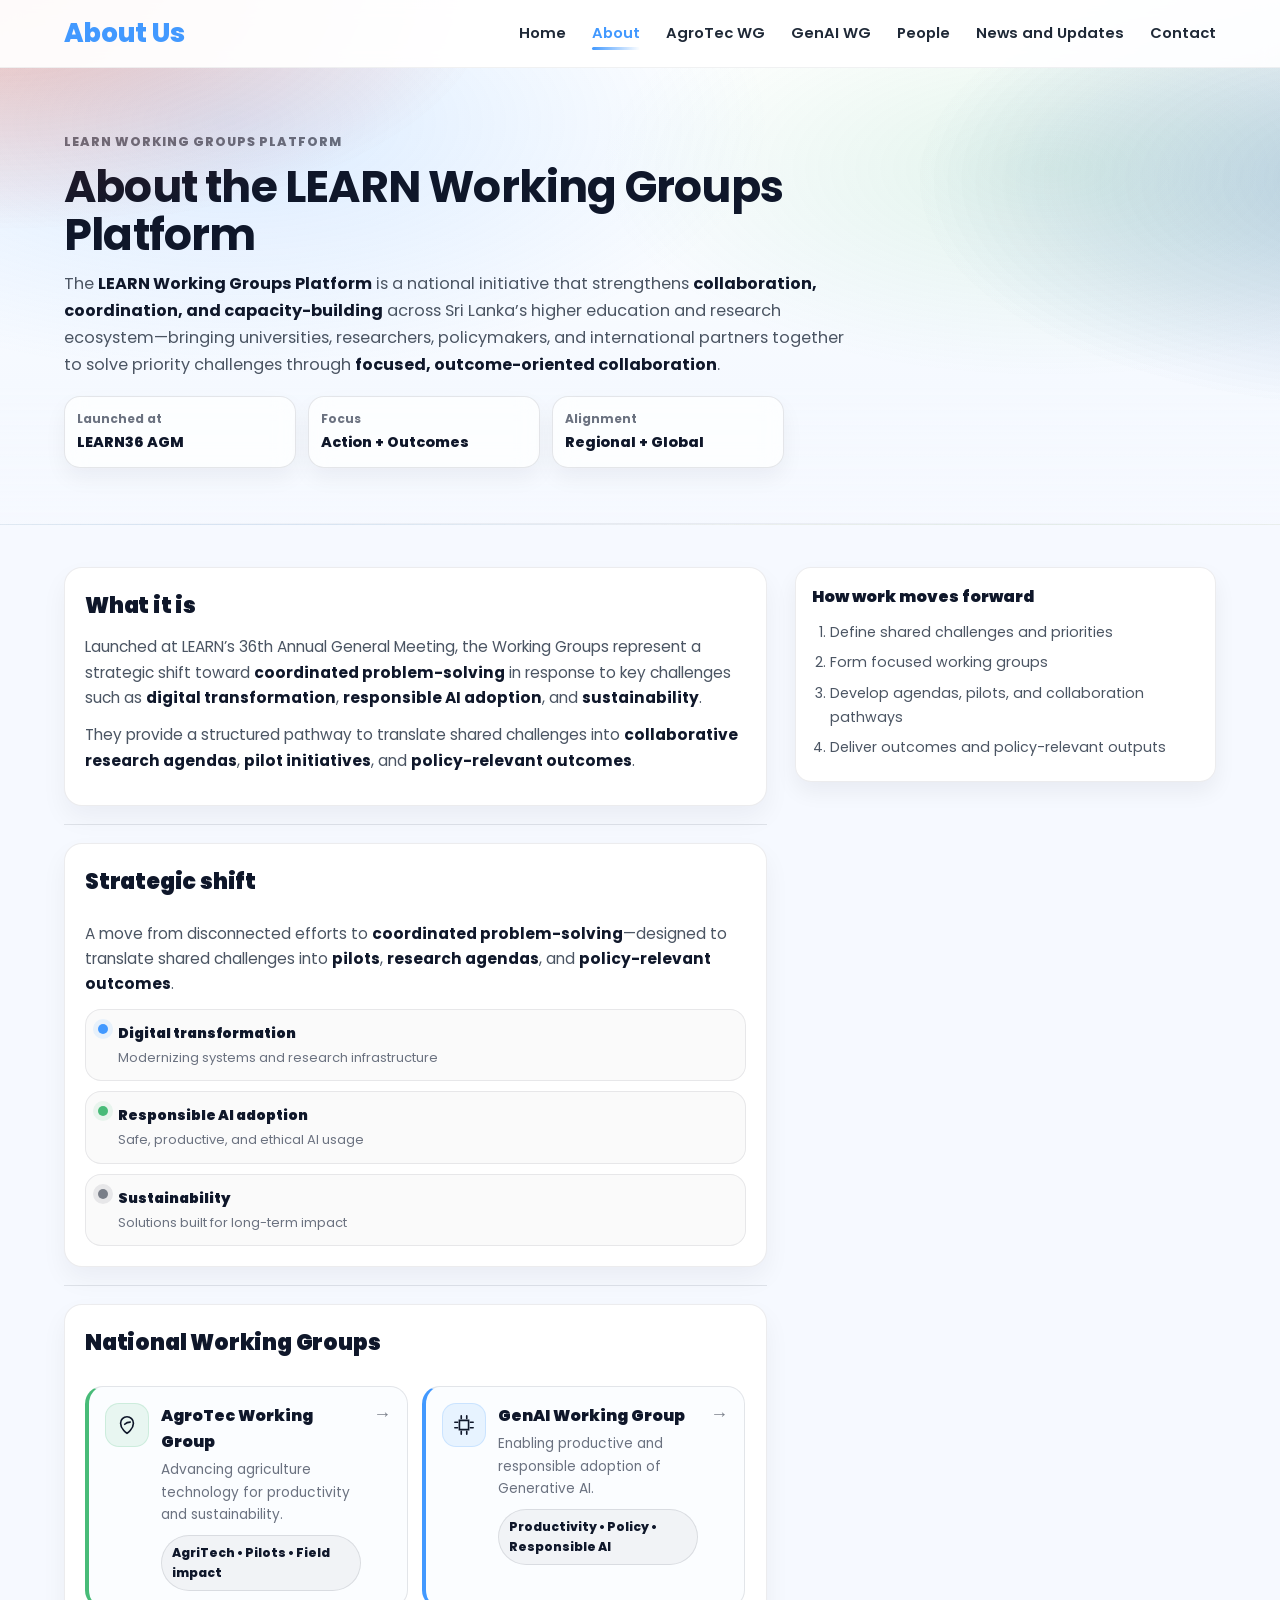
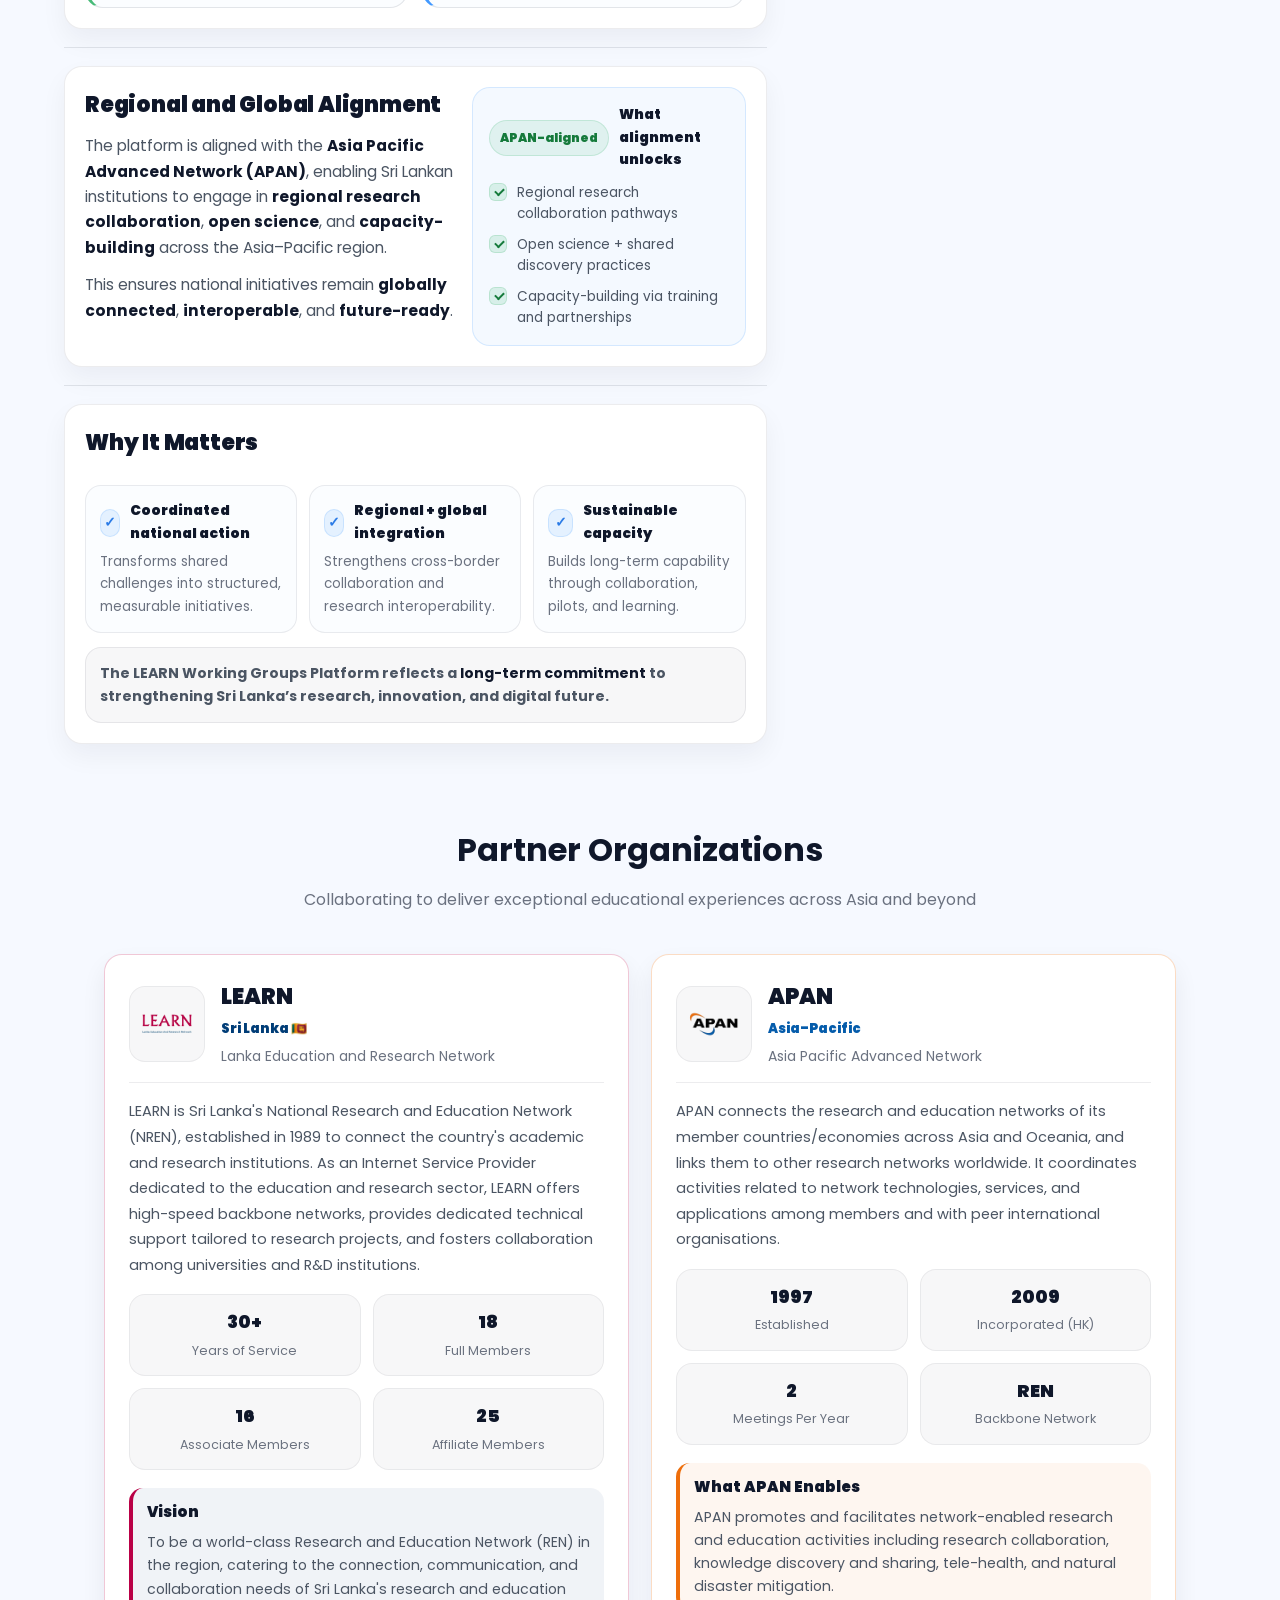
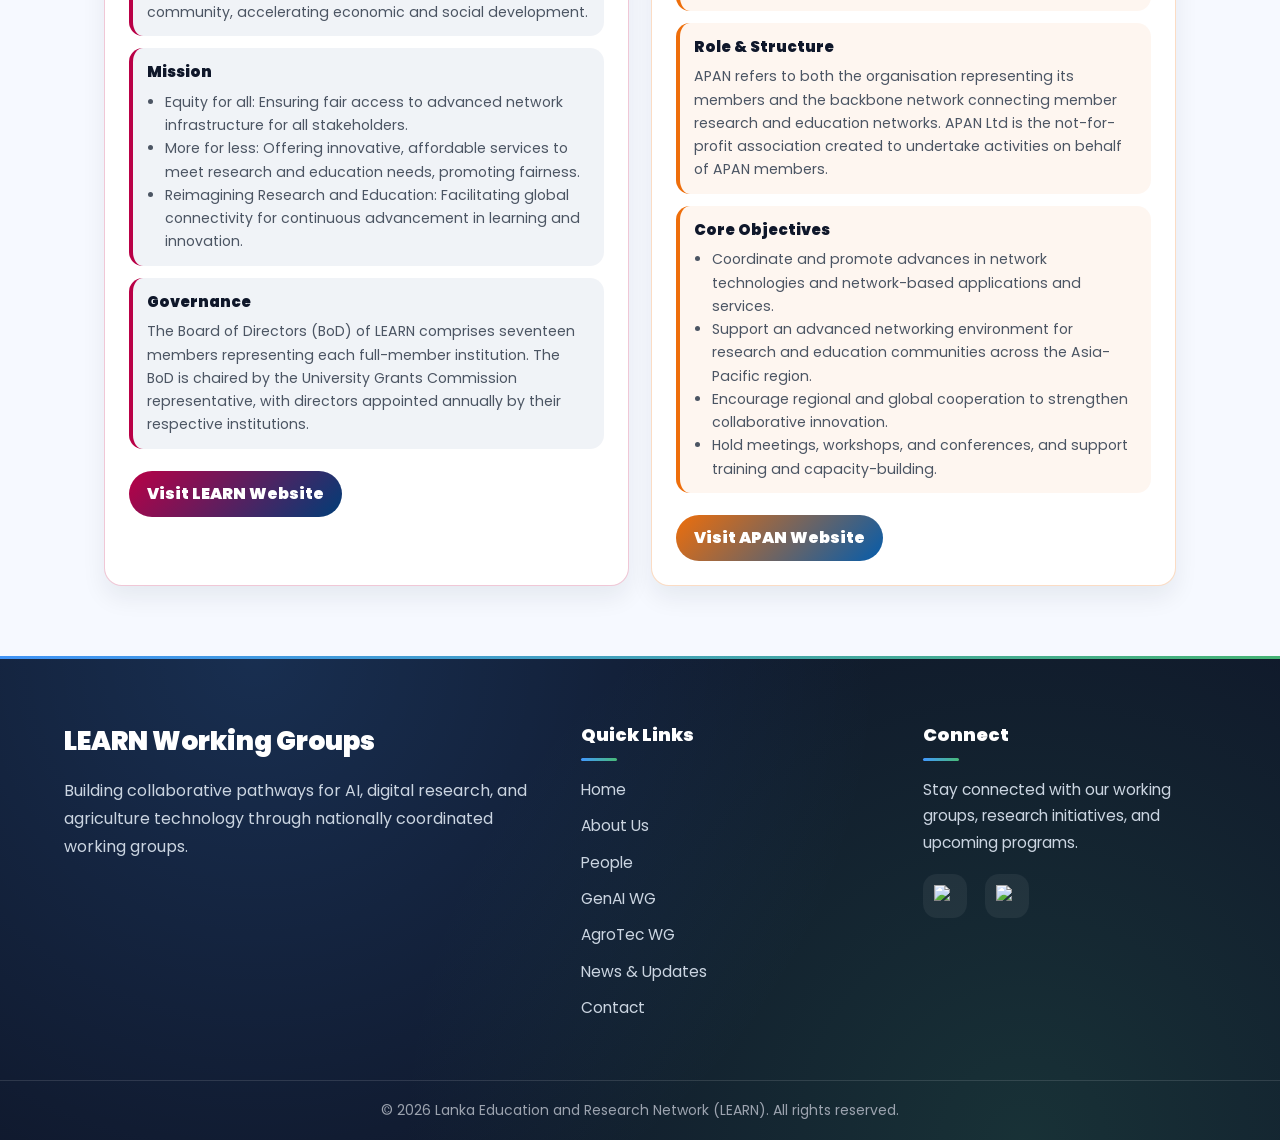
==== pages/About.html @ b394cb16 "Initial commit" ====
<!DOCTYPE html>
<html lang="en">
<head>
  <meta charset="UTF-8" />
  <meta name="viewport" content="width=device-width, initial-scale=1.0" />
  <title>About Us</title>

  <link rel="preconnect" href="https://fonts.googleapis.com">
  <link rel="preconnect" href="https://fonts.gstatic.com" crossorigin>
  <link href="https://fonts.googleapis.com/css2?family=Poppins:wght@300;400;500;600;700;800&display=swap" rel="stylesheet">

  <link rel="stylesheet" href="../assets/css/pages/About.css" />
  <link rel="icon" href="test logo.png" type="image/x-icon" />
</head>

<body>

  <!-- Header -->
  <header class="navbar">
    <div class="container">
      <div class="logo"><h2>About Us</h2></div>

      <ul class="nav-menu">
        <li><a href="../index.html" >Home</a></li>
        <li><a href="../pages/about.html" class="active">About</a></li>
        <li><a href="../pages/AgroTec WG.html">AgroTec WG</a></li>
        <li><a href="../pages/GenAI WG.html">GenAI WG</a></li>
        <li><a href="../pages/People.html">People</a></li>
        <li><a href="../pages/news/news.html">News and Updates</a></li>
        <li><a href="../pages/Contact.html">Contact</a></li>
      </ul>

      <div class="hamburger" aria-label="Open menu" tabindex="0">
        <span></span><span></span><span></span>
      </div>
    </div>
  </header>

  <!-- HERO (CLEAN) -->
  <section class="about-hero">
    <div class="container">
      <div class="hero-shell hero-shell--single">

        <div class="hero-left">
          <p class="hero-eyebrow">LEARN Working Groups Platform</p>

          <h1>About the LEARN Working Groups Platform</h1>

          <p class="hero-lead">
            The <strong>LEARN Working Groups Platform</strong> is a national initiative that strengthens
            <strong>collaboration, coordination, and capacity-building</strong> across Sri Lanka’s higher education and
            research ecosystem—bringing universities, researchers, policymakers, and international partners together to
            solve priority challenges through <strong>focused, outcome-oriented collaboration</strong>.
          </p>

          <div class="hero-mini">
            <div class="mini">
              <span class="mini-k">Launched at</span>
              <span class="mini-v">LEARN36 AGM</span>
            </div>
            <div class="mini">
              <span class="mini-k">Focus</span>
              <span class="mini-v">Action + Outcomes</span>
            </div>
            <div class="mini">
              <span class="mini-k">Alignment</span>
              <span class="mini-v">Regional + Global</span>
            </div>
          </div>
        </div>

      </div>
    </div>
  </section>

  <!-- CONTENT -->
  <section class="about-content" id="working-groups">
    <div class="container content-grid">

      <!-- Main -->
      <div class="content-main">

        <div class="section-block">
          <h2>What it is</h2>
          <p>
            Launched at LEARN’s 36th Annual General Meeting, the Working Groups represent a strategic shift toward
            <strong>coordinated problem-solving</strong> in response to key challenges such as
            <strong>digital transformation</strong>, <strong>responsible AI adoption</strong>, and <strong>sustainability</strong>.
          </p>
          <p>
            They provide a structured pathway to translate shared challenges into
            <strong>collaborative research agendas</strong>, <strong>pilot initiatives</strong>, and
            <strong>policy-relevant outcomes</strong>.
          </p>
        </div>

        <div class="divider"></div>

        <!-- MOVED: Strategic Shift block (now in main content, not the hero side) -->
        <div class="section-block">
          <div class="section-head">
            <h2>Strategic shift</h2>
          </div>

          <p>
            A move from disconnected efforts to <strong>coordinated problem-solving</strong>—designed to translate shared
            challenges into <strong>pilots</strong>, <strong>research agendas</strong>, and <strong>policy-relevant outcomes</strong>.
          </p>

          <div class="shift-points">
            <div class="shift-point">
              <span class="shift-dot"></span>
              <div>
                <strong>Digital transformation</strong>
                <span>Modernizing systems and research infrastructure</span>
              </div>
            </div>

            <div class="shift-point">
              <span class="shift-dot shift-dot--mint"></span>
              <div>
                <strong>Responsible AI adoption</strong>
                <span>Safe, productive, and ethical AI usage</span>
              </div>
            </div>

            <div class="shift-point">
              <span class="shift-dot shift-dot--soft"></span>
              <div>
                <strong>Sustainability</strong>
                <span>Solutions built for long-term impact</span>
              </div>
            </div>
          </div>
        </div>

        <div class="divider"></div>

        <div class="section-block">
          <div class="section-head">
            <h2>National Working Groups</h2>
          </div>

          <div class="wg-grid">
            <a class="wg-card wg-card--agro" href="AgroTec WG.html">
              <div class="wg-icon" aria-hidden="true">
                <svg viewBox="0 0 24 24" fill="none">
                  <path d="M12 21s7-4.5 7-11a7 7 0 0 0-14 0c0 6.5 7 11 7 11Z" stroke="currentColor" stroke-width="1.8"/>
                  <path d="M9.5 11.2c1.6-1.6 3.6-2.4 6-2.4" stroke="currentColor" stroke-width="1.8" stroke-linecap="round"/>
                </svg>
              </div>
              <div class="wg-body">
                <h3>AgroTec Working Group</h3>
                <p>Advancing agriculture technology for productivity and sustainability.</p>
                <span class="wg-pill">AgriTech • Pilots • Field impact</span>
              </div>
              <span class="wg-arrow" aria-hidden="true">→</span>
            </a>

            <a class="wg-card wg-card--ai" href="Working_Groups.html">
              <div class="wg-icon" aria-hidden="true">
                <svg viewBox="0 0 24 24" fill="none">
                  <path d="M7 7h10v10H7V7Z" stroke="currentColor" stroke-width="1.8"/>
                  <path d="M9 2v3M15 2v3M9 19v3M15 19v3M2 9h3M2 15h3M19 9h3M19 15h3" stroke="currentColor" stroke-width="1.8" stroke-linecap="round"/>
                </svg>
              </div>
              <div class="wg-body">
                <h3>GenAI Working Group</h3>
                <p>Enabling productive and responsible adoption of Generative AI.</p>
                <span class="wg-pill">Productivity • Policy • Responsible AI</span>
              </div>
              <span class="wg-arrow" aria-hidden="true">→</span>
            </a>
          </div>
        </div>

        <div class="divider"></div>

        <div class="section-block">
          <div class="split">
            <div>
              <h2>Regional and Global Alignment</h2>
              <p>
                The platform is aligned with the <strong>Asia Pacific Advanced Network (APAN)</strong>, enabling Sri Lankan
                institutions to engage in <strong>regional research collaboration</strong>, <strong>open science</strong>,
                and <strong>capacity-building</strong> across the Asia–Pacific region.
              </p>
              <p>
                This ensures national initiatives remain <strong>globally connected</strong>, <strong>interoperable</strong>,
                and <strong>future-ready</strong>.
              </p>
            </div>

            <div class="callout">
              <div class="callout-top">
                <span class="badge">APAN-aligned</span>
                <strong>What alignment unlocks</strong>
              </div>
              <ul class="callout-list">
                <li><span class="check"></span>Regional research collaboration pathways</li>
                <li><span class="check"></span>Open science + shared discovery practices</li>
                <li><span class="check"></span>Capacity-building via training and partnerships</li>
              </ul>
            </div>
          </div>
        </div>

        <div class="divider"></div>

        <div class="section-block">
          <div class="section-head">
            <h2>Why It Matters</h2>
          </div>

          <div class="impact-grid">
            <div class="impact">
              <div class="impact-top">
                <span class="impact-ico">✓</span>
                <strong>Coordinated national action</strong>
              </div>
              <p>Transforms shared challenges into structured, measurable initiatives.</p>
            </div>

            <div class="impact">
              <div class="impact-top">
                <span class="impact-ico">✓</span>
                <strong>Regional + global integration</strong>
              </div>
              <p>Strengthens cross-border collaboration and research interoperability.</p>
            </div>

            <div class="impact">
              <div class="impact-top">
                <span class="impact-ico">✓</span>
                <strong>Sustainable capacity</strong>
              </div>
              <p>Builds long-term capability through collaboration, pilots, and learning.</p>
            </div>
          </div>

          <div class="closing">
            <p>
              The LEARN Working Groups Platform reflects a <strong>long-term commitment</strong> to strengthening
              Sri Lanka’s research, innovation, and digital future.
            </p>
          </div>
        </div>

      </div>

      <!-- Side -->
      <aside class="content-side">
        <div class="side-card">
          <h3>How work moves forward</h3>
          <ol>
            <li>Define shared challenges and priorities</li>
            <li>Form focused working groups</li>
            <li>Develop agendas, pilots, and collaboration pathways</li>
            <li>Deliver outcomes and policy-relevant outputs</li>
          </ol>
        </div>
      </aside>

    </div>
  </section>

  <!-- PARTNERS -->
  <section class="partners-section" id="partners">
    <div class="container">
      <h2>Partner Organizations</h2>
      <p class="partners-subtitle">
        Collaborating to deliver exceptional educational experiences across Asia and beyond
      </p>
    </div>

    <div class="partners-grid">

      <!-- LEARN CARD (ADD CLASS + BUTTON CLASS) -->
      <div class="partner-card partner-card--learn">
        <div class="partner-header">
          <img src="../assets/images/brand/learn.png" alt="LEARN Logo" class="partner-logo">
          <div>
            <h3>LEARN</h3>
            <span>Sri Lanka 🇱🇰</span>
            <p class="partner-fullname">Lanka Education and Research Network</p>
          </div>
        </div>

        <p class="partner-description">
          LEARN is Sri Lanka's National Research and Education Network (NREN), established in 1989 to connect the country's academic and research institutions. As an Internet Service Provider dedicated to the education and research sector, LEARN offers high-speed backbone networks, provides dedicated technical support tailored to research projects, and fosters collaboration among universities and R&amp;D institutions.
        </p>

        <div class="partner-stats">
          <div><strong>30+</strong><span>Years of Service</span></div>
          <div><strong>18</strong><span>Full Members</span></div>
          <div><strong>16</strong><span>Associate Members</span></div>
          <div><strong>25</strong><span>Affiliate Members</span></div>
        </div>

        <div class="partner-section">
          <h4>Vision</h4>
          <p>
            To be a world-class Research and Education Network (REN) in the region, catering to the connection, communication, and collaboration needs of Sri Lanka's research and education community, accelerating economic and social development.
          </p>
        </div>

        <div class="partner-section">
          <h4>Mission</h4>
          <ul>
            <li>Equity for all: Ensuring fair access to advanced network infrastructure for all stakeholders.</li>
            <li>More for less: Offering innovative, affordable services to meet research and education needs, promoting fairness.</li>
            <li>Reimagining Research and Education: Facilitating global connectivity for continuous advancement in learning and innovation.</li>
          </ul>
        </div>

        <div class="partner-section">
          <h4>Governance</h4>
          <p>
            The Board of Directors (BoD) of LEARN comprises seventeen members representing each full-member institution. The BoD is chaired by the University Grants Commission representative, with directors appointed annually by their respective institutions.
          </p>
        </div>

        <a href="https://learn.ac.lk/" class="partner-link partner-link--learn" target="_blank" rel="noopener">Visit LEARN Website</a>
      </div>

      <!-- APAN CARD (ADD CLASS + BUTTON CLASS) -->
      <div class="partner-card partner-card--apan">
        <div class="partner-header">
          <img src="../assets/images/brand/Nobackground APan.png" alt="APAN Logo" class="partner-logo">
          <div>
            <h3>APAN</h3>
            <span>Asia–Pacific</span>
            <p class="partner-fullname">Asia Pacific Advanced Network</p>
          </div>
        </div>

        <p class="partner-description">
          APAN connects the research and education networks of its member countries/economies across Asia and Oceania, and links them to other research networks worldwide. It coordinates activities related to network technologies, services, and applications among members and with peer international organisations.
        </p>

        <div class="partner-stats">
          <div><strong>1997</strong><span>Established</span></div>
          <div><strong>2009</strong><span>Incorporated (HK)</span></div>
          <div><strong>2</strong><span>Meetings Per Year</span></div>
          <div><strong>REN</strong><span>Backbone Network</span></div>
        </div>

        <div class="partner-section">
          <h4>What APAN Enables</h4>
          <p>
            APAN promotes and facilitates network-enabled research and education activities including research collaboration, knowledge discovery and sharing, tele-health, and natural disaster mitigation.
          </p>
        </div>

        <div class="partner-section">
          <h4>Role &amp; Structure</h4>
          <p>
            APAN refers to both the organisation representing its members and the backbone network connecting member research and education networks. APAN Ltd is the not-for-profit association created to undertake activities on behalf of APAN members.
          </p>
        </div>

        <div class="partner-section">
          <h4>Core Objectives</h4>
          <ul>
            <li>Coordinate and promote advances in network technologies and network-based applications and services.</li>
            <li>Support an advanced networking environment for research and education communities across the Asia-Pacific region.</li>
            <li>Encourage regional and global cooperation to strengthen collaborative innovation.</li>
            <li>Hold meetings, workshops, and conferences, and support training and capacity-building.</li>
          </ul>
        </div>

        <a href="https://apan.net/" class="partner-link partner-link--apan" target="_blank" rel="noopener">Visit APAN Website</a>
      </div>

    </div>
  </section>

  <!-- PREMIUM FOOTER -->
  <footer class="site-footer site-footer--premium">
    <div class="footer-glow"></div>

    <div class="footer-container">
      <div class="footer-brand">
        <h3>LEARN Working Groups</h3>
        <p>
          Building collaborative pathways for AI, digital research, and agriculture technology through nationally coordinated working groups.
        </p>
      </div>

      <div class="footer-links">
        <h4>Quick Links</h4>
        <ul>
          <li><a href="../index.html" >Home</a></li>
          <li><a href="../pages/About.html" class="active">About Us</a></li>
          <li><a href="../pages/People.html">People</a></li>
          <li><a href="../pages/GenAI WG.html">GenAI WG</a></li>
          <li><a href="../pages/AgroTec WG.html">AgroTec WG</a></li>
          <li><a href="../pages/news/news.html">News & Updates</a></li>
          <li><a href="pages/Contact.html">Contact</a></li>
        </ul>
      </div>

      <div class="footer-connect">
        <h4>Connect</h4>
        <p>
          Stay connected with our working groups, research initiatives,
          and upcoming programs.
        </p>

        <div class="footer-social">
          <a href="#" title="LinkedIn"><img src="assets/images/icons/linkedin.png" alt="LinkedIn"></a>
          <a href="#" title="Email"><img src="assets/images/icons/mail.png" alt="Email"></a>
        </div>
      </div>
    </div>

    <div class="footer-bottom">
      © 2026 Lanka Education and Research Network (LEARN). All rights reserved.
    </div>
  </footer>

  <script src="../assets/js/script.js"></script>
</body>
</html>
---- assets/css/pages/About.css ----
/* =========================
   RESET
========================= */
*{ margin:0; padding:0; box-sizing:border-box; }

/* =========================
   THEME
========================= */
:root{
  --bg:#f6f9ff;
  --card:#ffffff;
  --line: rgba(15,23,42,0.10);

  --blue:#4299ff;
  --blue2:#2b7be6;
  --mint:#48bb78;

  --ink:#0f172a;
  --text:#1f2937;
  --muted:#4b5563;
  --muted2:#6b7280;

  --shadow: 0 10px 26px rgba(15,23,42,0.08);
  --shadow2: 0 14px 34px rgba(15,23,42,0.10);

  /* Partner palettes (requested) */
  --learn-red:#b90046;
  --learn-blue:#003d77;
  --apan-orange:#ee6e0b;
  --apan-blue:#055cab;
}

/* =========================
   GLOBAL POLISH
========================= */
html{ scroll-behavior:smooth; }
body{
  font-family:'Poppins', sans-serif;
  line-height:1.65;
  color: var(--text);
  background: var(--bg);
  overflow-x:hidden;
}
.container{
  width:90%;
  max-width:1200px;
  margin:0 auto;
}
img{ max-width:100%; display:block; }
a{ color: inherit; }
::selection{ background: rgba(66,153,255,0.22); }

a:focus-visible,
button:focus-visible,
.hamburger:focus-visible{
  outline: 3px solid rgba(66,153,255,0.35);
  outline-offset: 3px;
  border-radius: 12px;
}
strong{ color: var(--ink); }
em{
  font-style: normal;
  font-weight: 800;
  color: var(--ink);
}

/* =========================
   NAVBAR
========================= */
.navbar{
  background: rgba(255,255,255,0.92);
  backdrop-filter: blur(10px);
  border-bottom: 1px solid rgba(15,23,42,0.06);
  position: sticky;
  top: 0;
  z-index: 1000;
}
.navbar .container{
  display:flex;
  justify-content:space-between;
  align-items:center;
  padding: 12px 0;
}
.logo h2{
  font-size: 26px;
  font-weight: 800;
  color: var(--blue);
}
.nav-menu{
  display:flex;
  list-style:none;
  gap: 26px;
  align-items:center;
}
.nav-menu a{
  text-decoration:none;
  color: var(--text);
  font-weight: 600;
  font-size: 14.8px;
  position:relative;
  transition: color 0.2s ease;
}
.nav-menu a:hover,
.nav-menu a.active{
  color: var(--blue);
}
.nav-menu a::after{
  content:'';
  position:absolute;
  left:0;
  bottom:-7px;
  width:100%;
  height:3px;
  background: linear-gradient(90deg, var(--blue), transparent);
  transform:scaleX(0);
  transform-origin:left;
  transition: transform 0.3s ease;
  border-radius:999px;
}
.nav-menu a:hover::after,
.nav-menu a.active::after{
  transform:scaleX(1);
}

/* Hamburger */
.hamburger{
  display:none;
  flex-direction:column;
  cursor:pointer;
  gap:6px;
}
.hamburger span{
  width:26px;
  height:3px;
  background: var(--text);
  border-radius:999px;
}

/* =========================
   HERO (BETTER BACKGROUND + NO TAGS)
========================= */
.about-hero{
  position: relative;
  padding: 64px 0 56px;
  overflow: hidden;
  background:
    radial-gradient(900px 420px at 18% 12%, rgba(66,153,255,0.18), transparent 60%),
    radial-gradient(820px 380px at 82% 22%, rgba(72,187,120,0.14), transparent 55%),
    linear-gradient(180deg, #ffffff 0%, #f5f9ff 70%, rgba(245,249,255,0.0) 100%);
  border-bottom: 1px solid rgba(15,23,42,0.06);
}
.about-hero::after{
  content:"";
  position:absolute;
  inset:auto 0 0 0;
  height: 1px;
  background: linear-gradient(90deg, transparent, rgba(15,23,42,0.10), transparent);
  opacity: .7;
}
.hero-shell{
  position: relative;
  display:grid;
  grid-template-columns: 1.2fr 0.8fr;
  gap: 26px;
  align-items:start;
}
.hero-shell--single{
  grid-template-columns: 1fr;
}
.hero-eyebrow{
  font-size: 12.6px;
  font-weight: 800;
  letter-spacing: 0.08em;
  text-transform: uppercase;
  color: rgba(15,23,42,0.60);
  margin-bottom: 10px;
}
.about-hero h1{
  font-size: 44px;
  line-height: 1.10;
  letter-spacing: -0.8px;
  color: var(--ink);
  margin-bottom: 12px;
  max-width: 28ch;
}
.hero-lead{
  font-size: 16.2px;
  color: var(--muted);
  max-width: 78ch;
}
.hero-mini{
  margin-top: 18px;
  display:grid;
  grid-template-columns: repeat(3, 1fr);
  gap: 12px;
  max-width: 720px;
}
.mini{
  background: rgba(255,255,255,0.72);
  border: 1px solid rgba(15,23,42,0.10);
  border-radius: 16px;
  padding: 12px 12px;
  box-shadow: 0 10px 22px rgba(15,23,42,0.05);
  backdrop-filter: blur(10px);
}
.mini-k{
  display:block;
  font-size: 12px;
  color: var(--muted2);
  font-weight: 700;
}
.mini-v{
  display:block;
  margin-top: 2px;
  font-size: 14.4px;
  color: var(--ink);
  font-weight: 800;
}

/* =========================
   CONTENT
========================= */
.about-content{ padding: 42px 0 10px; }

.content-grid{
  display:grid;
  grid-template-columns: 1.25fr 0.75fr;
  gap: 28px;
  align-items:start;
}

.section-block{
  background: #ffffff;
  border: 1px solid rgba(15,23,42,0.08);
  border-radius: 18px;
  padding: 20px;
  box-shadow: 0 12px 26px rgba(15,23,42,0.05);
}

.content-main h2{
  font-size: 22px;
  color: var(--ink);
  letter-spacing:-0.2px;
  margin-bottom: 10px;
  font-weight: 900;
}
.content-main p{
  font-size: 15.4px;
  color: var(--muted);
  margin-bottom: 12px;
}
.section-head{
  display:flex;
  justify-content:space-between;
  align-items:baseline;
  gap: 14px;
  margin-bottom: 10px;
}
.section-sub{
  margin: 0;
  font-size: 13.6px;
  color: var(--muted2);
  font-weight: 700;
}
.divider{
  height: 1px;
  background: rgba(15,23,42,0.10);
  margin: 18px 0;
}

/* Strategic shift points (simple, professional) */
.shift-points{
  margin-top: 12px;
  display:grid;
  gap: 10px;
}
.shift-point{
  display:flex;
  gap: 10px;
  align-items:flex-start;
  padding: 12px;
  border-radius: 16px;
  border: 1px solid rgba(15,23,42,0.08);
  background: rgba(15,23,42,0.02);
}
.shift-dot{
  width: 10px;
  height: 10px;
  border-radius: 999px;
  background: var(--blue);
  margin-top: 6px;
  box-shadow: 0 0 0 5px rgba(66,153,255,0.10);
  flex: 0 0 auto;
}
.shift-dot--mint{
  background: var(--mint);
  box-shadow: 0 0 0 5px rgba(72,187,120,0.10);
}
.shift-dot--soft{
  background: rgba(15,23,42,0.55);
  box-shadow: 0 0 0 5px rgba(15,23,42,0.08);
}
.shift-point strong{
  display:block;
  font-size: 14px;
  font-weight: 900;
  color: var(--ink);
}
.shift-point span{
  display:block;
  margin-top: 2px;
  font-size: 13px;
  color: var(--muted2);
}

/* WG Cards */
.wg-grid{
  margin-top: 14px;
  display:grid;
  grid-template-columns: 1fr 1fr;
  gap: 14px;
}
.wg-card{
  position: relative;
  display:flex;
  align-items:flex-start;
  gap: 12px;
  text-decoration:none;
  background: #fbfdff;
  border: 1px solid rgba(15,23,42,0.10);
  border-radius: 18px;
  padding: 16px;
  transition: transform 0.2s ease, box-shadow 0.2s ease;
  overflow:hidden;
  will-change: transform;
}
.wg-card:hover{
  transform: translateY(-3px);
  box-shadow: var(--shadow);
}
.wg-card--agro{ border-left: 4px solid var(--mint); }
.wg-card--ai{ border-left: 4px solid var(--blue); }

.wg-icon{
  width: 44px;
  height: 44px;
  border-radius: 14px;
  display:grid;
  place-items:center;
  background: rgba(15,23,42,0.04);
  border: 1px solid rgba(15,23,42,0.08);
  flex: 0 0 auto;
  color: var(--ink);
}
.wg-card--agro .wg-icon{
  background: rgba(72,187,120,0.10);
  border-color: rgba(72,187,120,0.18);
}
.wg-card--ai .wg-icon{
  background: rgba(66,153,255,0.10);
  border-color: rgba(66,153,255,0.18);
}
.wg-icon svg{ width: 22px; height: 22px; }

.wg-body h3{
  font-size: 15.8px;
  font-weight: 900;
  color: var(--ink);
  margin-bottom: 4px;
}
.wg-body p{
  margin: 0 0 8px;
  font-size: 13.7px;
  color: var(--muted2);
}
.wg-pill{
  display:inline-flex;
  padding: 7px 10px;
  border-radius: 999px;
  background: rgba(15,23,42,0.04);
  border: 1px solid rgba(15,23,42,0.10);
  font-size: 12.2px;
  font-weight: 800;
  color: var(--ink);
}
.wg-arrow{
  margin-left: auto;
  font-weight: 900;
  color: rgba(15,23,42,0.55);
  font-size: 18px;
  line-height: 1;
  margin-top: 2px;
}

/* Split + Callout */
.split{
  display:grid;
  grid-template-columns: 1.15fr 0.85fr;
  gap: 16px;
  align-items:start;
}
.callout{
  background: rgba(66,153,255,0.06);
  border: 1px solid rgba(66,153,255,0.18);
  border-radius: 18px;
  padding: 16px;
}
.callout-top{
  display:flex;
  align-items:center;
  justify-content:space-between;
  gap: 10px;
  margin-bottom: 10px;
}
.badge{
  display:inline-flex;
  padding: 7px 10px;
  border-radius: 999px;
  background: rgba(72,187,120,0.12);
  border: 1px solid rgba(72,187,120,0.20);
  color: #157a3b;
  font-weight: 900;
  font-size: 12px;
  white-space: nowrap;
}
.callout strong{
  font-size: 13.8px;
  color: var(--ink);
  font-weight: 900;
}
.callout-list{
  list-style:none;
  padding: 0;
  margin: 0;
  display:grid;
  gap: 10px;
}
.callout-list li{
  display:flex;
  gap: 10px;
  align-items:flex-start;
  color: var(--muted);
  font-size: 13.6px;
  line-height: 1.55;
}
.check{
  width: 18px;
  height: 18px;
  border-radius: 6px;
  background: rgba(72,187,120,0.16);
  border: 1px solid rgba(72,187,120,0.22);
  position: relative;
  flex: 0 0 auto;
  margin-top: 1px;
}
.check::after{
  content:"";
  position:absolute;
  left: 5px;
  top: 4px;
  width: 7px;
  height: 4px;
  border-left: 2px solid #157a3b;
  border-bottom: 2px solid #157a3b;
  transform: rotate(-45deg);
}

/* Impact grid */
.impact-grid{
  margin-top: 14px;
  display:grid;
  grid-template-columns: repeat(3, 1fr);
  gap: 12px;
}
.impact{
  background: #fbfdff;
  border: 1px solid rgba(15,23,42,0.08);
  border-radius: 16px;
  padding: 14px;
  transition: transform .2s ease, box-shadow .2s ease;
}
.impact:hover{
  transform: translateY(-2px);
  box-shadow: 0 12px 26px rgba(15,23,42,0.08);
}
.impact-top{
  display:flex;
  gap: 10px;
  align-items:center;
  margin-bottom: 6px;
}
.impact-ico{
  width: 28px;
  height: 28px;
  border-radius: 10px;
  background: rgba(66,153,255,0.12);
  border: 1px solid rgba(66,153,255,0.18);
  display:grid;
  place-items:center;
  font-weight: 900;
  color: var(--blue2);
  font-size: 14px;
}
.impact strong{
  font-size: 13.8px;
  color: var(--ink);
  font-weight: 900;
}
.impact p{
  margin: 0;
  font-size: 13.4px;
  color: var(--muted2);
  line-height: 1.65;
}
.closing{
  margin-top: 14px;
  padding: 14px;
  border-radius: 16px;
  background: rgba(15,23,42,0.03);
  border: 1px solid rgba(15,23,42,0.08);
}
.closing p{
  margin: 0;
  color: var(--muted);
  font-size: 14.2px;
  font-weight: 700;
}

/* =========================
   SIDEBAR
========================= */
.content-side{
  position: sticky;
  top: 92px;
  display:flex;
  flex-direction:column;
  gap: 12px;
}
.side-card{
  background: #ffffff;
  border: 1px solid rgba(15,23,42,0.08);
  border-radius: 16px;
  padding: 16px;
  box-shadow: 0 10px 22px rgba(15,23,42,0.06);
}
.side-card h3{
  font-size: 16px;
  font-weight: 900;
  color: var(--ink);
  margin-bottom: 10px;
}
.side-card ol{
  padding-left: 18px;
  color: var(--muted);
  font-size: 14.2px;
  line-height: 1.7;
}
.side-card ol li{ margin: 6px 0; }

/* =========================
   PARTNERS
========================= */
.partners-section{ padding: 70px 0 0; }
.partners-section h2{
  text-align:center;
  font-size: 32px;
  color: var(--ink);
  margin-bottom: 10px;
}
.partners-subtitle{
  text-align:center;
  font-size: 16px;
  color: var(--muted2);
  margin-bottom: 40px;
  padding: 0 10px;
}
.partners-grid{
  display:grid;
  grid-template-columns: repeat(2, 1fr);
  gap: 22px;
  max-width: 1200px;
  margin: 0 auto;
  padding: 0 5%;
}
.partner-card{
  background: #ffffff;
  border: 1px solid rgba(15,23,42,0.08);
  border-radius: 18px;
  padding: 24px;
  box-shadow: 0 12px 24px rgba(15,23,42,0.07);
  transition: transform 0.2s ease;
  overflow: hidden;
}
.partner-card:hover{ transform: translateY(-3px); }

.partner-header{
  display:flex;
  gap: 16px;
  align-items:center;
  padding-bottom: 14px;
  border-bottom: 1px solid rgba(15,23,42,0.08);
}
.partner-logo{
  width: 76px;
  height: 76px;
  padding: 12px;
  background: rgba(15,23,42,0.03);
  border-radius: 16px;
  border: 1px solid rgba(15,23,42,0.06);
  object-fit: contain;
}
.partner-header h3{
  font-size: 22px;
  font-weight: 900;
  color: var(--ink);
}
.partner-header span{
  display:inline-block;
  margin-top:2px;
  font-size: 13px;
  color: var(--blue2);
  font-weight: 900;
}
.partner-fullname{
  font-size: 14px;
  color: var(--muted2);
  margin-top: 4px;
}
.partner-description{
  margin: 16px 0;
  font-size: 14.6px;
  line-height: 1.75;
  color: var(--muted);
}

.partner-stats{
  display:grid;
  grid-template-columns: repeat(2, 1fr);
  gap: 12px;
  margin-bottom: 18px;
}
.partner-stats div{
  background: rgba(15,23,42,0.03);
  border-radius: 16px;
  padding: 12px 10px;
  text-align:center;
  border: 1px solid rgba(15,23,42,0.06);
}
.partner-stats strong{
  display:block;
  font-size: 18px;
  font-weight: 900;
  color: var(--ink);
}
.partner-stats span{
  font-size: 12.6px;
  color: var(--muted2);
}

.partner-section{
  background: rgba(66,153,255,0.06);
  border-left: 4px solid var(--blue);
  padding: 12px 14px;
  border-radius: 14px;
  margin-bottom: 12px;
}
.partner-section h4{
  font-size: 15px;
  font-weight: 900;
  color: var(--ink);
  margin-bottom: 6px;
}
.partner-section p,
.partner-section li{
  font-size: 14.1px;
  color: var(--muted);
  line-height: 1.65;
}
.partner-section ul{ padding-left: 18px; }

.partner-link{
  display:inline-block;
  margin-top: 10px;
  padding: 10px 18px;
  border-radius: 999px;
  background: linear-gradient(135deg, var(--blue), #667eea);
  color: #fff;
  font-weight: 900;
  text-decoration:none;
  transition: transform 0.2s ease;
}
.partner-link:hover{ transform: translateY(-2px); }

/* =========================
   PARTNER COLOR THEMES (REQUESTED)
========================= */
/* LEARN: #b90046, #003d77, #ffffff */
.partner-card--learn{
  border-color: rgba(185,0,70,0.22);
}
.partner-card--learn::before{
  content:"";
  position:absolute;
  inset:0;
  background:
    radial-gradient(900px 420px at 0% 0%, rgba(185,0,70,0.16), transparent 55%),
    radial-gradient(900px 420px at 110% 20%, rgba(0,61,119,0.14), transparent 55%);
  pointer-events:none;
}
.partner-card--learn .partner-header span{
  color: var(--learn-blue);
}
.partner-card--learn .partner-section{
  background: rgba(0,61,119,0.06);
  border-left-color: var(--learn-red);
}
.partner-link--learn{
  background: linear-gradient(135deg, var(--learn-red), var(--learn-blue));
}

/* APAN: #ee6e0b, #055cab, #000000, #ffffff */
.partner-card--apan{
  border-color: rgba(238,110,11,0.24);
}
.partner-card--apan::before{
  content:"";
  position:absolute;
  inset:0;
  background:
    radial-gradient(900px 420px at 0% 0%, rgba(238,110,11,0.18), transparent 55%),
    radial-gradient(900px 420px at 110% 20%, rgba(5,92,171,0.14), transparent 55%);
  pointer-events:none;
}
.partner-card--apan .partner-header span{
  color: var(--apan-blue);
}
.partner-card--apan .partner-section{
  background: rgba(238,110,11,0.06);
  border-left-color: var(--apan-orange);
}
.partner-link--apan{
  background: linear-gradient(135deg, var(--apan-orange), var(--apan-blue));
}

/* Keep text readable over themed backgrounds */
.partner-card--learn > *,
.partner-card--apan > *{
  position: relative;
}

/* =========================
   PREMIUM FOOTER (KEEP)
========================= */
.site-footer{
  margin-top: 70px;
  width: 100%;
  background: none;
  color: inherit;
}
.site-footer.site-footer--premium{
  position: relative;
  background: #0f172a;
  color: #e5e7eb;
  overflow: hidden;
}
.site-footer--premium .footer-glow{
  position: absolute;
  inset: 0;
  background:
    radial-gradient(circle at 20% 0%, rgba(66,153,255,0.18), transparent 55%),
    radial-gradient(circle at 80% 100%, rgba(72,187,120,0.16), transparent 55%);
  pointer-events: none;
  z-index: 0;
}
.site-footer.site-footer--premium::before{
  content: "";
  position: absolute;
  top: 0; left: 0;
  width: 100%;
  height: 3px;
  background: linear-gradient(90deg, #4299ff, #48bb78);
  opacity: 0.95;
}
.site-footer.site-footer--premium .footer-container{
  position: relative;
  z-index: 1;
  max-width: 1200px;
  margin: 0 auto;
  padding: 64px 24px 48px;
  display: grid;
  grid-template-columns: 1.6fr 1fr 1fr;
  gap: 48px;
}
.site-footer.site-footer--premium .footer-brand h3{
  font-size: 26px;
  font-weight: 900;
  color: #ffffff;
  margin-bottom: 14px;
}
.site-footer.site-footer--premium .footer-brand p{
  font-size: 16px;
  line-height: 1.75;
  color: #cbd5e1;
  max-width: 52ch;
}
.site-footer.site-footer--premium h4{
  font-size: 18px;
  font-weight: 900;
  color: #ffffff;
  margin-bottom: 16px;
  position: relative;
}
.site-footer.site-footer--premium h4::after{
  content: "";
  display: block;
  width: 36px;
  height: 3px;
  margin-top: 8px;
  border-radius: 999px;
  background: linear-gradient(90deg, #4299ff, #48bb78);
}
.site-footer.site-footer--premium .footer-links ul{
  list-style: none;
  padding: 0;
  margin: 0;
}
.site-footer.site-footer--premium .footer-links li{ margin-bottom: 10px; }
.site-footer.site-footer--premium .footer-links a{
  color: #cbd5e1;
  text-decoration: none;
  font-size: 15.5px;
  position: relative;
  transition: color 0.25s ease;
}
.site-footer.site-footer--premium .footer-links a::after{
  content: "";
  position: absolute;
  left: 0;
  bottom: -4px;
  width: 100%;
  height: 2px;
  background: linear-gradient(90deg, #4299ff, #48bb78);
  transform: scaleX(0);
  transform-origin: left;
  transition: transform 0.3s ease;
}
.site-footer.site-footer--premium .footer-links a:hover{ color: #ffffff; }
.site-footer.site-footer--premium .footer-links a:hover::after{ transform: scaleX(1); }

.site-footer.site-footer--premium .footer-connect p{
  font-size: 15.5px;
  line-height: 1.7;
  color: #cbd5e1;
  margin-bottom: 18px;
}
.site-footer.site-footer--premium .footer-social{
  display: flex;
  gap: 18px;
}
.site-footer.site-footer--premium .footer-social a{
  width: 44px;
  height: 44px;
  border-radius: 14px;
  display: grid;
  place-items: center;
  background: rgba(255,255,255,0.06);
  transition: transform 0.25s ease, background 0.25s ease;
}
.site-footer.site-footer--premium .footer-social img{
  width: 22px;
  height: 22px;
  object-fit: contain;
  display: block;
}
.site-footer.site-footer--premium .footer-social a:hover{
  transform: translateY(-2px);
  background: rgba(255,255,255,0.12);
}
.site-footer.site-footer--premium .footer-bottom{
  position: relative;
  z-index: 1;
  width: 100%;
  border-top: 1px solid rgba(255,255,255,0.12);
  text-align: center;
  padding: 18px 12px;
  font-size: 14px;
  color: #9ca3af;
}

/* =========================
   RESPONSIVE
========================= */
@media (max-width: 1000px){
  .hero-shell{ grid-template-columns: 1fr; }
  .hero-mini{ grid-template-columns: 1fr; }
  .content-grid{ grid-template-columns: 1fr; }
  .content-side{ position: static; }
  .wg-grid{ grid-template-columns: 1fr; }
  .split{ grid-template-columns: 1fr; }
  .impact-grid{ grid-template-columns: 1fr; }
}

@media (max-width: 768px){
  .partners-grid{ grid-template-columns: 1fr; padding: 0 6%; }
  .partner-header{ flex-direction: column; text-align:center; }
  .partner-logo{ margin-bottom: 6px; }

  .nav-menu{
    position: fixed;
    top: 0;
    right: -100%;
    height: 100vh;
    width: 280px;
    background: rgba(255,255,255,0.97);
    backdrop-filter: blur(10px);
    flex-direction: column;
    align-items: flex-start;
    padding: 80px 30px;
    gap: 18px;
    box-shadow: -10px 0 30px rgba(0,0,0,0.15);
    transition: right 0.35s ease;
    z-index: 2000;
  }
  .nav-menu.active{ right: 0; }
  .nav-menu li{ margin: 0; }
  .nav-menu a{ font-size: 18px; font-weight: 700; }

  .hamburger{ display:flex; z-index:3000; }
  .hamburger span{ transition: all 0.3s ease; }

  .hamburger.active span:nth-child(1){ transform: rotate(45deg) translate(6px, 7px); }
  .hamburger.active span:nth-child(2){ opacity: 0; }
  .hamburger.active span:nth-child(3){ transform: rotate(-45deg) translate(6px, -7px); }

  .about-hero h1{ font-size: 34px; }
}

/* =========================
   REDUCED MOTION
========================= */
@media (prefers-reduced-motion: reduce){
  *{ scroll-behavior:auto !important; }
  .wg-card,
  .partner-card,
  .impact{
    transition: none !important;
  }
}
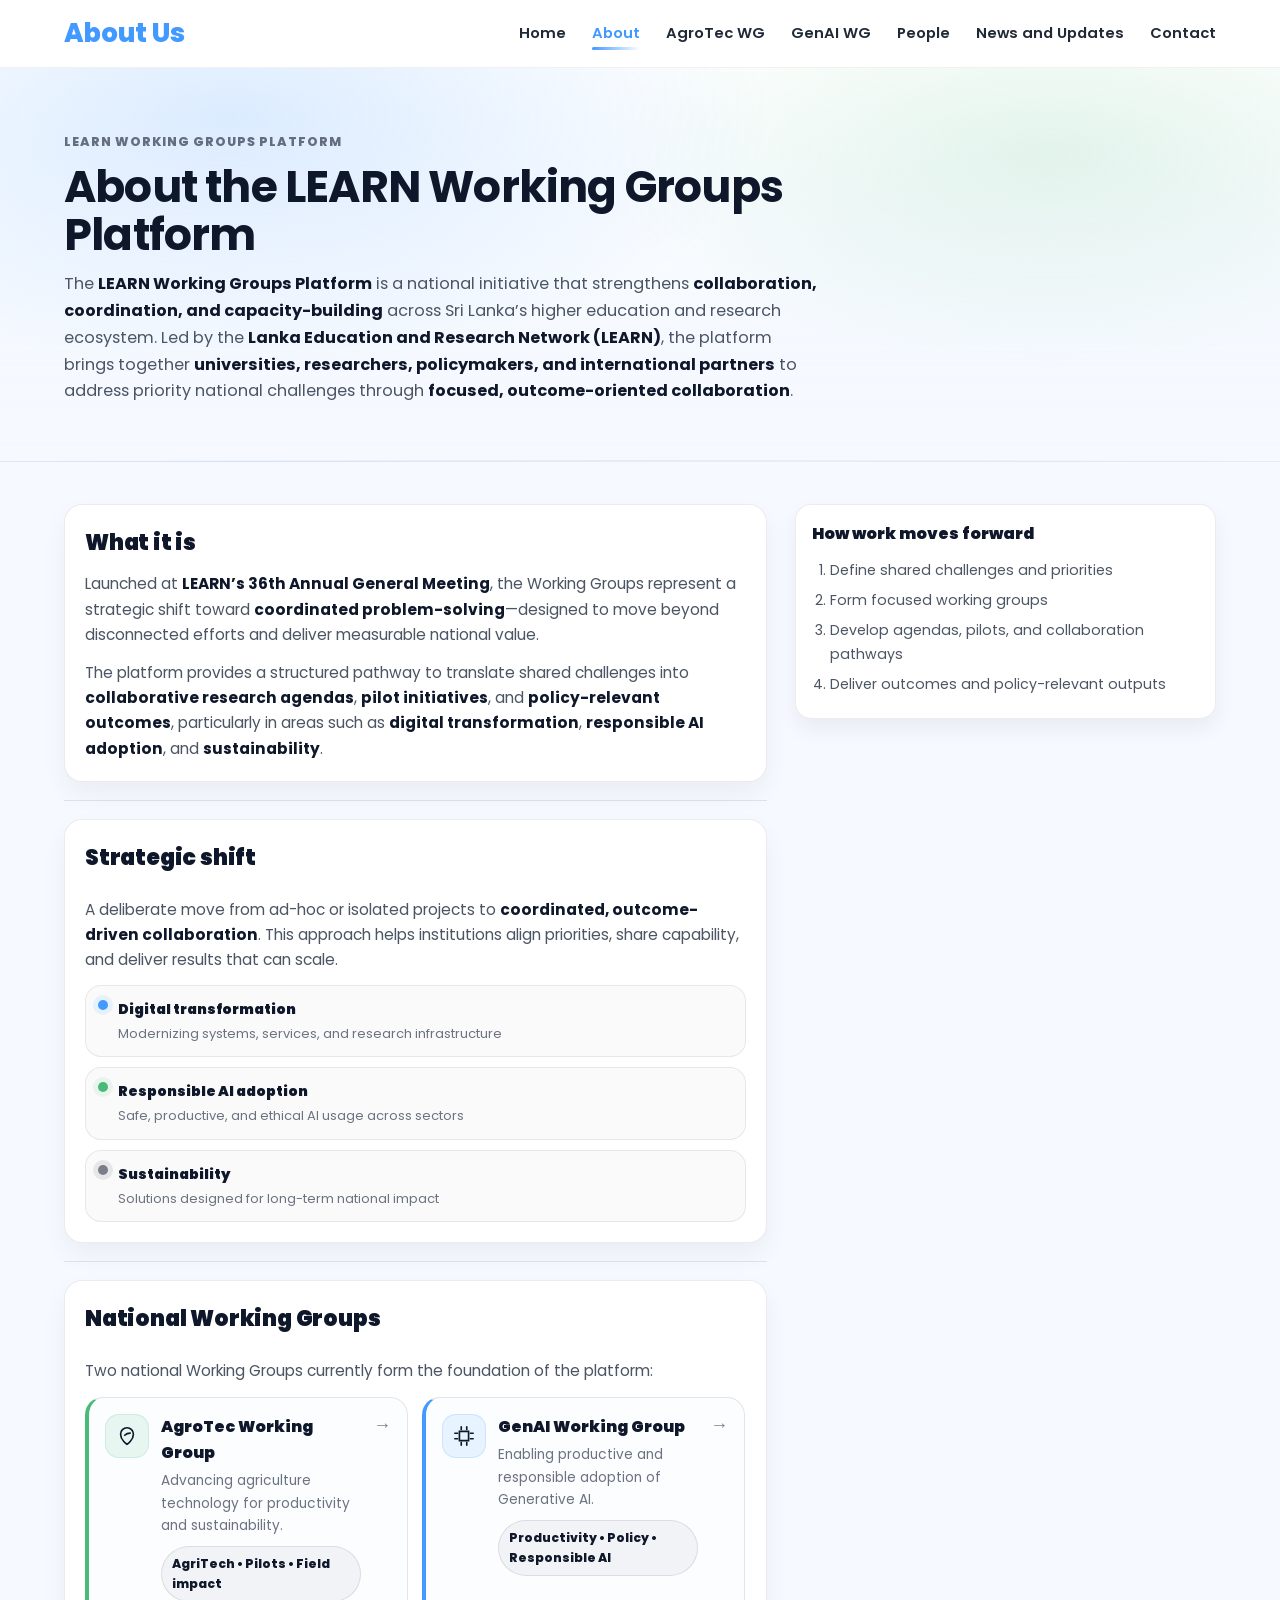
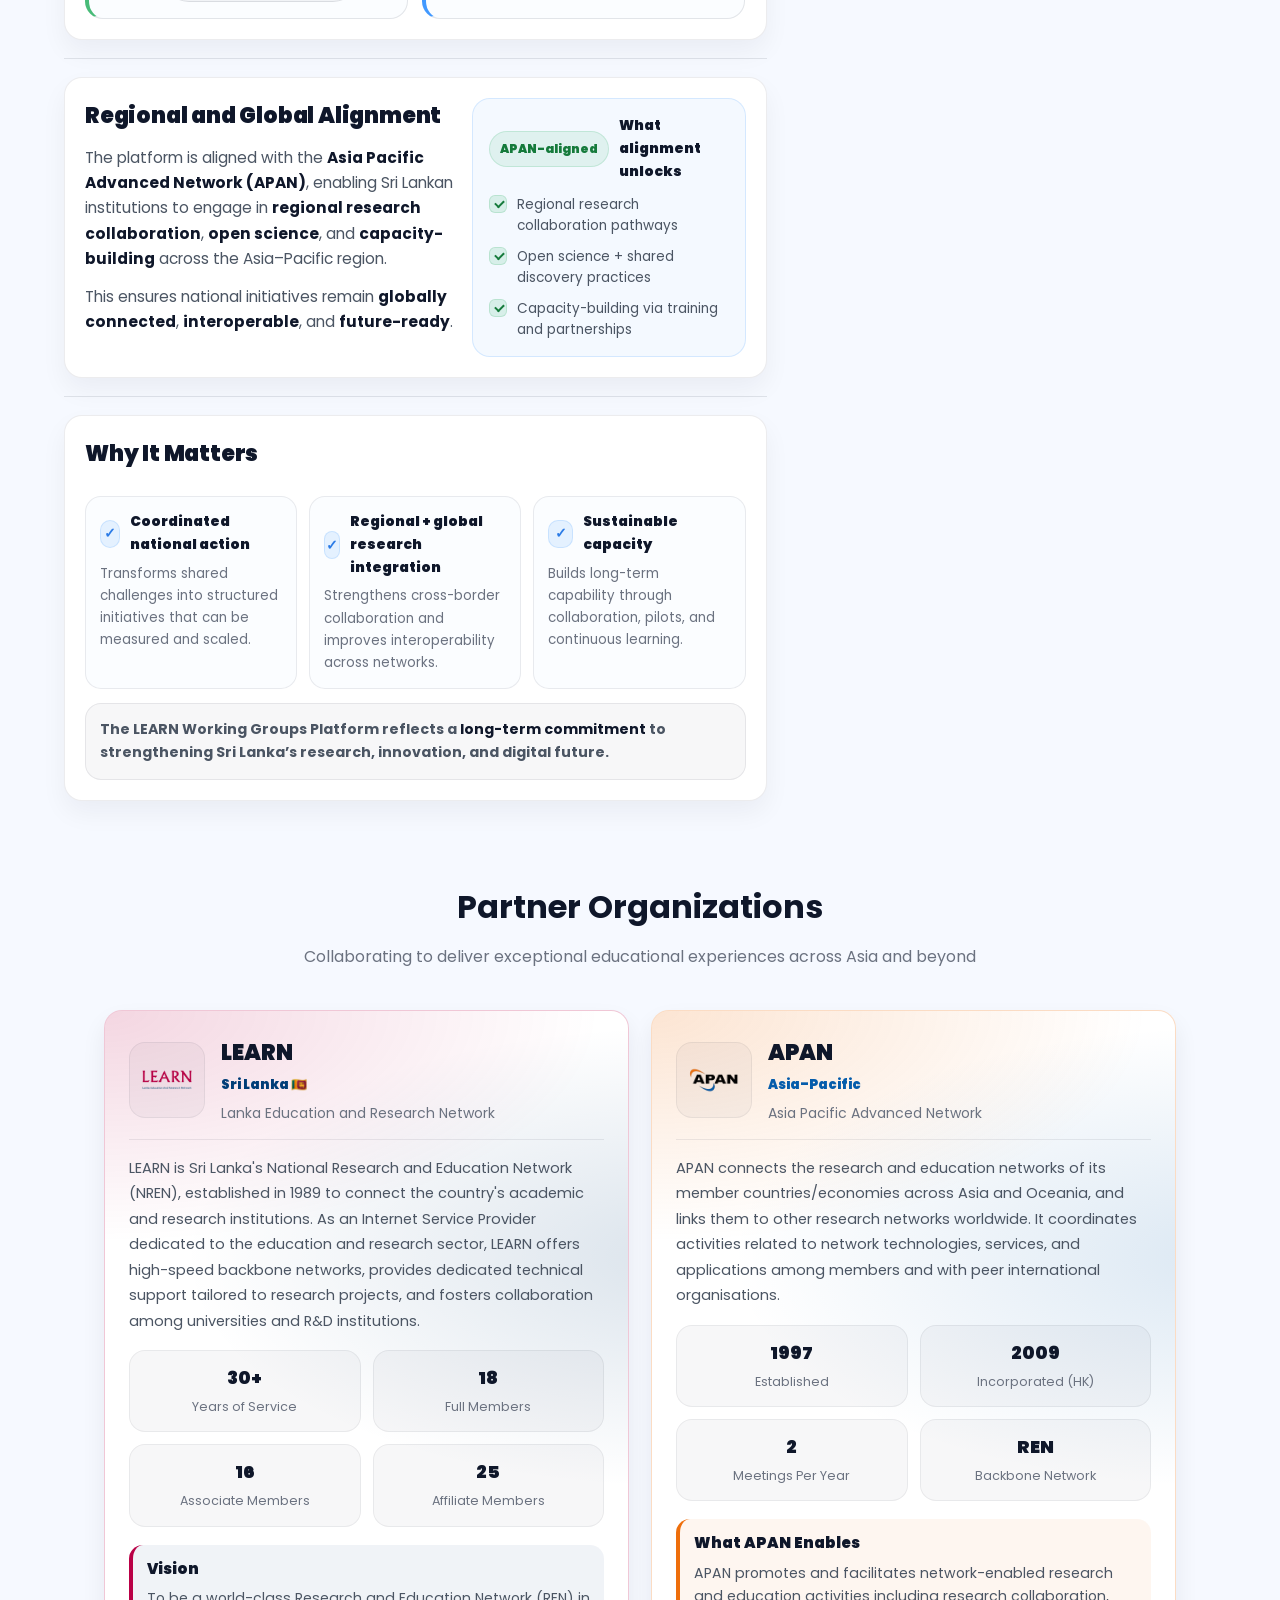
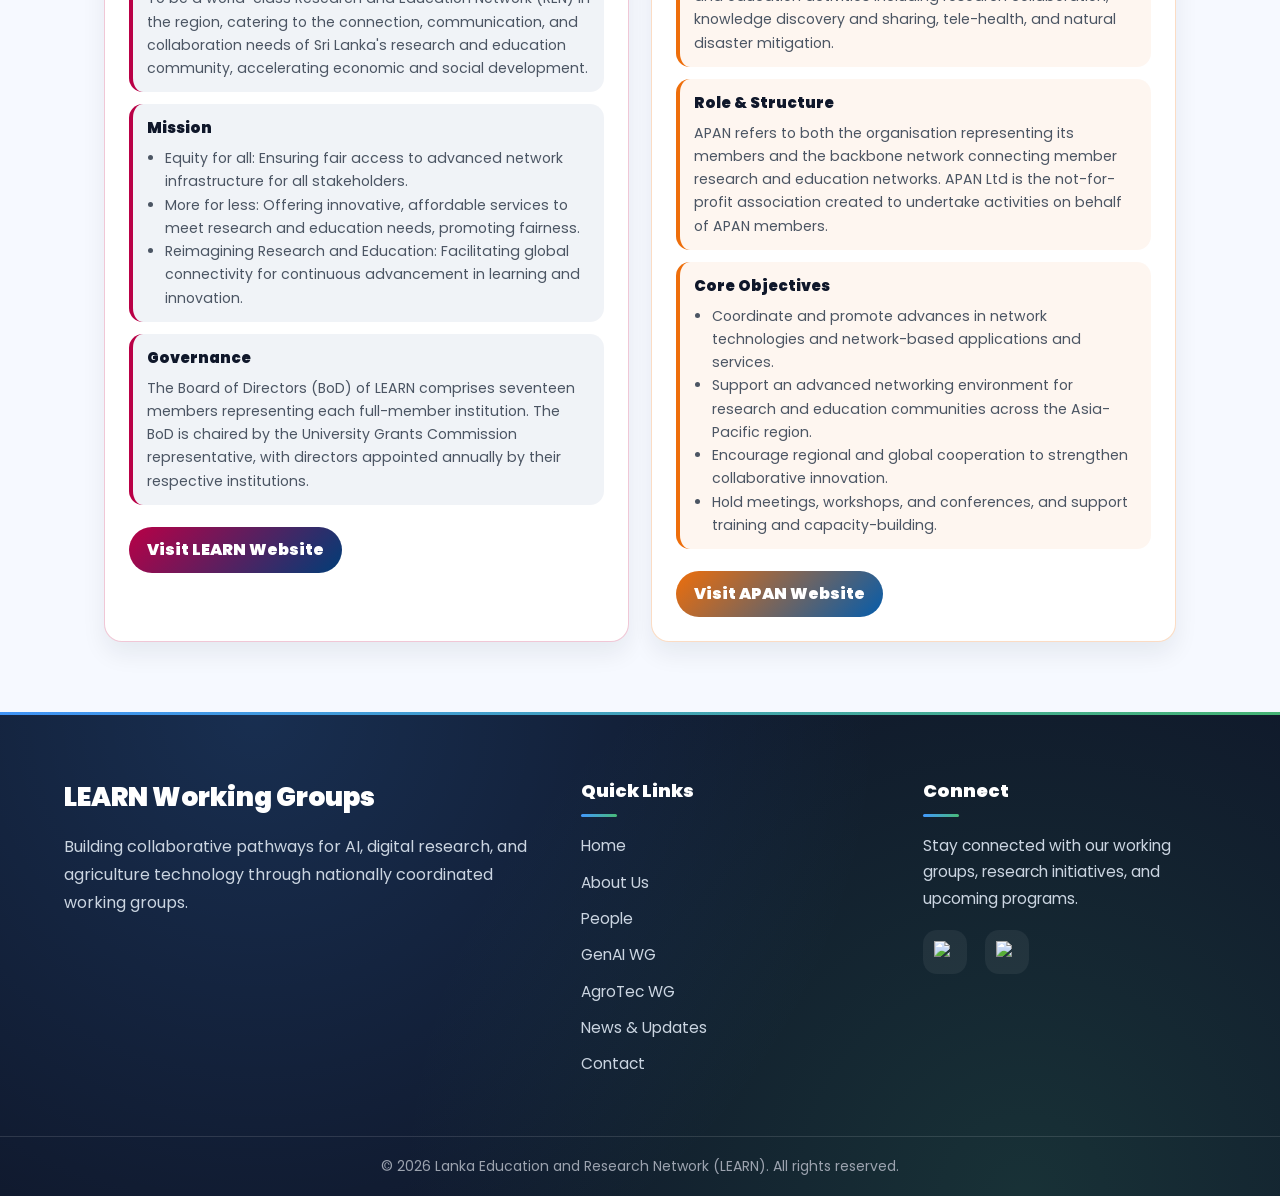
==== commit d2ec3ee0: "first commit" ====
--- a/pages/About.html
+++ b/pages/About.html
@@ -22,7 +22,7 @@
 
       <ul class="nav-menu">
         <li><a href="../index.html" >Home</a></li>
-        <li><a href="../pages/about.html" class="active">About</a></li>
+        <li><a href="../pages/About.html" class="active">About</a></li>
         <li><a href="../pages/AgroTec WG.html">AgroTec WG</a></li>
         <li><a href="../pages/GenAI WG.html">GenAI WG</a></li>
         <li><a href="../pages/People.html">People</a></li>
@@ -49,24 +49,10 @@
           <p class="hero-lead">
             The <strong>LEARN Working Groups Platform</strong> is a national initiative that strengthens
             <strong>collaboration, coordination, and capacity-building</strong> across Sri Lanka’s higher education and
-            research ecosystem—bringing universities, researchers, policymakers, and international partners together to
-            solve priority challenges through <strong>focused, outcome-oriented collaboration</strong>.
-          </p>
-
-          <div class="hero-mini">
-            <div class="mini">
-              <span class="mini-k">Launched at</span>
-              <span class="mini-v">LEARN36 AGM</span>
-            </div>
-            <div class="mini">
-              <span class="mini-k">Focus</span>
-              <span class="mini-v">Action + Outcomes</span>
-            </div>
-            <div class="mini">
-              <span class="mini-k">Alignment</span>
-              <span class="mini-v">Regional + Global</span>
-            </div>
-          </div>
+            research ecosystem. Led by the <strong>Lanka Education and Research Network (LEARN)</strong>, the platform
+            brings together <strong>universities, researchers, policymakers, and international partners</strong> to address
+            priority national challenges through <strong>focused, outcome-oriented collaboration</strong>.
+          </p>
         </div>
 
       </div>
@@ -83,28 +69,28 @@
         <div class="section-block">
           <h2>What it is</h2>
           <p>
-            Launched at LEARN’s 36th Annual General Meeting, the Working Groups represent a strategic shift toward
-            <strong>coordinated problem-solving</strong> in response to key challenges such as
-            <strong>digital transformation</strong>, <strong>responsible AI adoption</strong>, and <strong>sustainability</strong>.
-          </p>
-          <p>
-            They provide a structured pathway to translate shared challenges into
+            Launched at <strong>LEARN’s 36th Annual General Meeting</strong>, the Working Groups represent a strategic shift toward
+            <strong>coordinated problem-solving</strong>—designed to move beyond disconnected efforts and deliver measurable national value.
+          </p>
+          <p>
+            The platform provides a structured pathway to translate shared challenges into
             <strong>collaborative research agendas</strong>, <strong>pilot initiatives</strong>, and
-            <strong>policy-relevant outcomes</strong>.
+            <strong>policy-relevant outcomes</strong>, particularly in areas such as <strong>digital transformation</strong>,
+            <strong>responsible AI adoption</strong>, and <strong>sustainability</strong>.
           </p>
         </div>
 
         <div class="divider"></div>
 
-        <!-- MOVED: Strategic Shift block (now in main content, not the hero side) -->
+        <!-- Strategic shift -->
         <div class="section-block">
           <div class="section-head">
             <h2>Strategic shift</h2>
           </div>
 
           <p>
-            A move from disconnected efforts to <strong>coordinated problem-solving</strong>—designed to translate shared
-            challenges into <strong>pilots</strong>, <strong>research agendas</strong>, and <strong>policy-relevant outcomes</strong>.
+            A deliberate move from ad-hoc or isolated projects to <strong>coordinated, outcome-driven collaboration</strong>.
+            This approach helps institutions align priorities, share capability, and deliver results that can scale.
           </p>
 
           <div class="shift-points">
@@ -112,7 +98,7 @@
               <span class="shift-dot"></span>
               <div>
                 <strong>Digital transformation</strong>
-                <span>Modernizing systems and research infrastructure</span>
+                <span>Modernizing systems, services, and research infrastructure</span>
               </div>
             </div>
 
@@ -120,7 +106,7 @@
               <span class="shift-dot shift-dot--mint"></span>
               <div>
                 <strong>Responsible AI adoption</strong>
-                <span>Safe, productive, and ethical AI usage</span>
+                <span>Safe, productive, and ethical AI usage across sectors</span>
               </div>
             </div>
 
@@ -128,7 +114,7 @@
               <span class="shift-dot shift-dot--soft"></span>
               <div>
                 <strong>Sustainability</strong>
-                <span>Solutions built for long-term impact</span>
+                <span>Solutions designed for long-term national impact</span>
               </div>
             </div>
           </div>
@@ -140,6 +126,10 @@
           <div class="section-head">
             <h2>National Working Groups</h2>
           </div>
+
+          <p>
+            Two national Working Groups currently form the foundation of the platform:
+          </p>
 
           <div class="wg-grid">
             <a class="wg-card wg-card--agro" href="AgroTec WG.html">
@@ -218,15 +208,15 @@
                 <span class="impact-ico">✓</span>
                 <strong>Coordinated national action</strong>
               </div>
-              <p>Transforms shared challenges into structured, measurable initiatives.</p>
+              <p>Transforms shared challenges into structured initiatives that can be measured and scaled.</p>
             </div>
 
             <div class="impact">
               <div class="impact-top">
                 <span class="impact-ico">✓</span>
-                <strong>Regional + global integration</strong>
-              </div>
-              <p>Strengthens cross-border collaboration and research interoperability.</p>
+                <strong>Regional + global research integration</strong>
+              </div>
+              <p>Strengthens cross-border collaboration and improves interoperability across networks.</p>
             </div>
 
             <div class="impact">
@@ -234,7 +224,7 @@
                 <span class="impact-ico">✓</span>
                 <strong>Sustainable capacity</strong>
               </div>
-              <p>Builds long-term capability through collaboration, pilots, and learning.</p>
+              <p>Builds long-term capability through collaboration, pilots, and continuous learning.</p>
             </div>
           </div>
 
@@ -275,7 +265,7 @@
 
     <div class="partners-grid">
 
-      <!-- LEARN CARD (ADD CLASS + BUTTON CLASS) -->
+      <!-- LEARN CARD -->
       <div class="partner-card partner-card--learn">
         <div class="partner-header">
           <img src="../assets/images/brand/learn.png" alt="LEARN Logo" class="partner-logo">
@@ -323,7 +313,7 @@
         <a href="https://learn.ac.lk/" class="partner-link partner-link--learn" target="_blank" rel="noopener">Visit LEARN Website</a>
       </div>
 
-      <!-- APAN CARD (ADD CLASS + BUTTON CLASS) -->
+      <!-- APAN CARD -->
       <div class="partner-card partner-card--apan">
         <div class="partner-header">
           <img src="../assets/images/brand/Nobackground APan.png" alt="APAN Logo" class="partner-logo">
@@ -396,7 +386,7 @@
           <li><a href="../pages/GenAI WG.html">GenAI WG</a></li>
           <li><a href="../pages/AgroTec WG.html">AgroTec WG</a></li>
           <li><a href="../pages/news/news.html">News & Updates</a></li>
-          <li><a href="pages/Contact.html">Contact</a></li>
+          <li><a href="../pages/Contact.html">Contact</a></li>
         </ul>
       </div>
 
--- a/assets/css/pages/About.css
+++ b/assets/css/pages/About.css
@@ -23,7 +23,7 @@
   --shadow: 0 10px 26px rgba(15,23,42,0.08);
   --shadow2: 0 14px 34px rgba(15,23,42,0.10);
 
-  /* Partner palettes (requested) */
+  /* Partner palettes */
   --learn-red:#b90046;
   --learn-blue:#003d77;
   --apan-orange:#ee6e0b;
@@ -62,6 +62,14 @@
   font-style: normal;
   font-weight: 800;
   color: var(--ink);
+}
+
+/* Small typography polish for “official” feel */
+.content-main p{
+  text-wrap: pretty;
+}
+.hero-lead{
+  text-wrap: balance;
 }
 
 /* =========================
@@ -137,7 +145,7 @@
 }
 
 /* =========================
-   HERO (BETTER BACKGROUND + NO TAGS)
+   HERO
 ========================= */
 .about-hero{
   position: relative;
@@ -181,40 +189,12 @@
   letter-spacing: -0.8px;
   color: var(--ink);
   margin-bottom: 12px;
-  max-width: 28ch;
+  max-width: 30ch;
 }
 .hero-lead{
   font-size: 16.2px;
   color: var(--muted);
-  max-width: 78ch;
-}
-.hero-mini{
-  margin-top: 18px;
-  display:grid;
-  grid-template-columns: repeat(3, 1fr);
-  gap: 12px;
-  max-width: 720px;
-}
-.mini{
-  background: rgba(255,255,255,0.72);
-  border: 1px solid rgba(15,23,42,0.10);
-  border-radius: 16px;
-  padding: 12px 12px;
-  box-shadow: 0 10px 22px rgba(15,23,42,0.05);
-  backdrop-filter: blur(10px);
-}
-.mini-k{
-  display:block;
-  font-size: 12px;
-  color: var(--muted2);
-  font-weight: 700;
-}
-.mini-v{
-  display:block;
-  margin-top: 2px;
-  font-size: 14.4px;
-  color: var(--ink);
-  font-weight: 800;
+  max-width: 82ch;
 }
 
 /* =========================
@@ -237,6 +217,7 @@
   box-shadow: 0 12px 26px rgba(15,23,42,0.05);
 }
 
+/* Better text rhythm (your updated copy benefits from this) */
 .content-main h2{
   font-size: 22px;
   color: var(--ink);
@@ -249,6 +230,8 @@
   color: var(--muted);
   margin-bottom: 12px;
 }
+.content-main p:last-child{ margin-bottom: 0; }
+
 .section-head{
   display:flex;
   justify-content:space-between;
@@ -268,7 +251,7 @@
   margin: 18px 0;
 }
 
-/* Strategic shift points (simple, professional) */
+/* Strategic shift points */
 .shift-points{
   margin-top: 12px;
   display:grid;
@@ -590,6 +573,7 @@
   box-shadow: 0 12px 24px rgba(15,23,42,0.07);
   transition: transform 0.2s ease;
   overflow: hidden;
+  position: relative;
 }
 .partner-card:hover{ transform: translateY(-3px); }
 
@@ -692,12 +676,9 @@
 .partner-link:hover{ transform: translateY(-2px); }
 
 /* =========================
-   PARTNER COLOR THEMES (REQUESTED)
-========================= */
-/* LEARN: #b90046, #003d77, #ffffff */
-.partner-card--learn{
-  border-color: rgba(185,0,70,0.22);
-}
+   PARTNER COLOR THEMES
+========================= */
+.partner-card--learn{ border-color: rgba(185,0,70,0.22); }
 .partner-card--learn::before{
   content:"";
   position:absolute;
@@ -707,9 +688,7 @@
     radial-gradient(900px 420px at 110% 20%, rgba(0,61,119,0.14), transparent 55%);
   pointer-events:none;
 }
-.partner-card--learn .partner-header span{
-  color: var(--learn-blue);
-}
+.partner-card--learn .partner-header span{ color: var(--learn-blue); }
 .partner-card--learn .partner-section{
   background: rgba(0,61,119,0.06);
   border-left-color: var(--learn-red);
@@ -718,10 +697,7 @@
   background: linear-gradient(135deg, var(--learn-red), var(--learn-blue));
 }
 
-/* APAN: #ee6e0b, #055cab, #000000, #ffffff */
-.partner-card--apan{
-  border-color: rgba(238,110,11,0.24);
-}
+.partner-card--apan{ border-color: rgba(238,110,11,0.24); }
 .partner-card--apan::before{
   content:"";
   position:absolute;
@@ -731,9 +707,7 @@
     radial-gradient(900px 420px at 110% 20%, rgba(5,92,171,0.14), transparent 55%);
   pointer-events:none;
 }
-.partner-card--apan .partner-header span{
-  color: var(--apan-blue);
-}
+.partner-card--apan .partner-header span{ color: var(--apan-blue); }
 .partner-card--apan .partner-section{
   background: rgba(238,110,11,0.06);
   border-left-color: var(--apan-orange);
@@ -741,15 +715,11 @@
 .partner-link--apan{
   background: linear-gradient(135deg, var(--apan-orange), var(--apan-blue));
 }
-
-/* Keep text readable over themed backgrounds */
 .partner-card--learn > *,
-.partner-card--apan > *{
-  position: relative;
-}
-
-/* =========================
-   PREMIUM FOOTER (KEEP)
+.partner-card--apan > *{ position: relative; }
+
+/* =========================
+   PREMIUM FOOTER
 ========================= */
 .site-footer{
   margin-top: 70px;
@@ -892,7 +862,6 @@
 ========================= */
 @media (max-width: 1000px){
   .hero-shell{ grid-template-columns: 1fr; }
-  .hero-mini{ grid-template-columns: 1fr; }
   .content-grid{ grid-template-columns: 1fr; }
   .content-side{ position: static; }
   .wg-grid{ grid-template-columns: 1fr; }
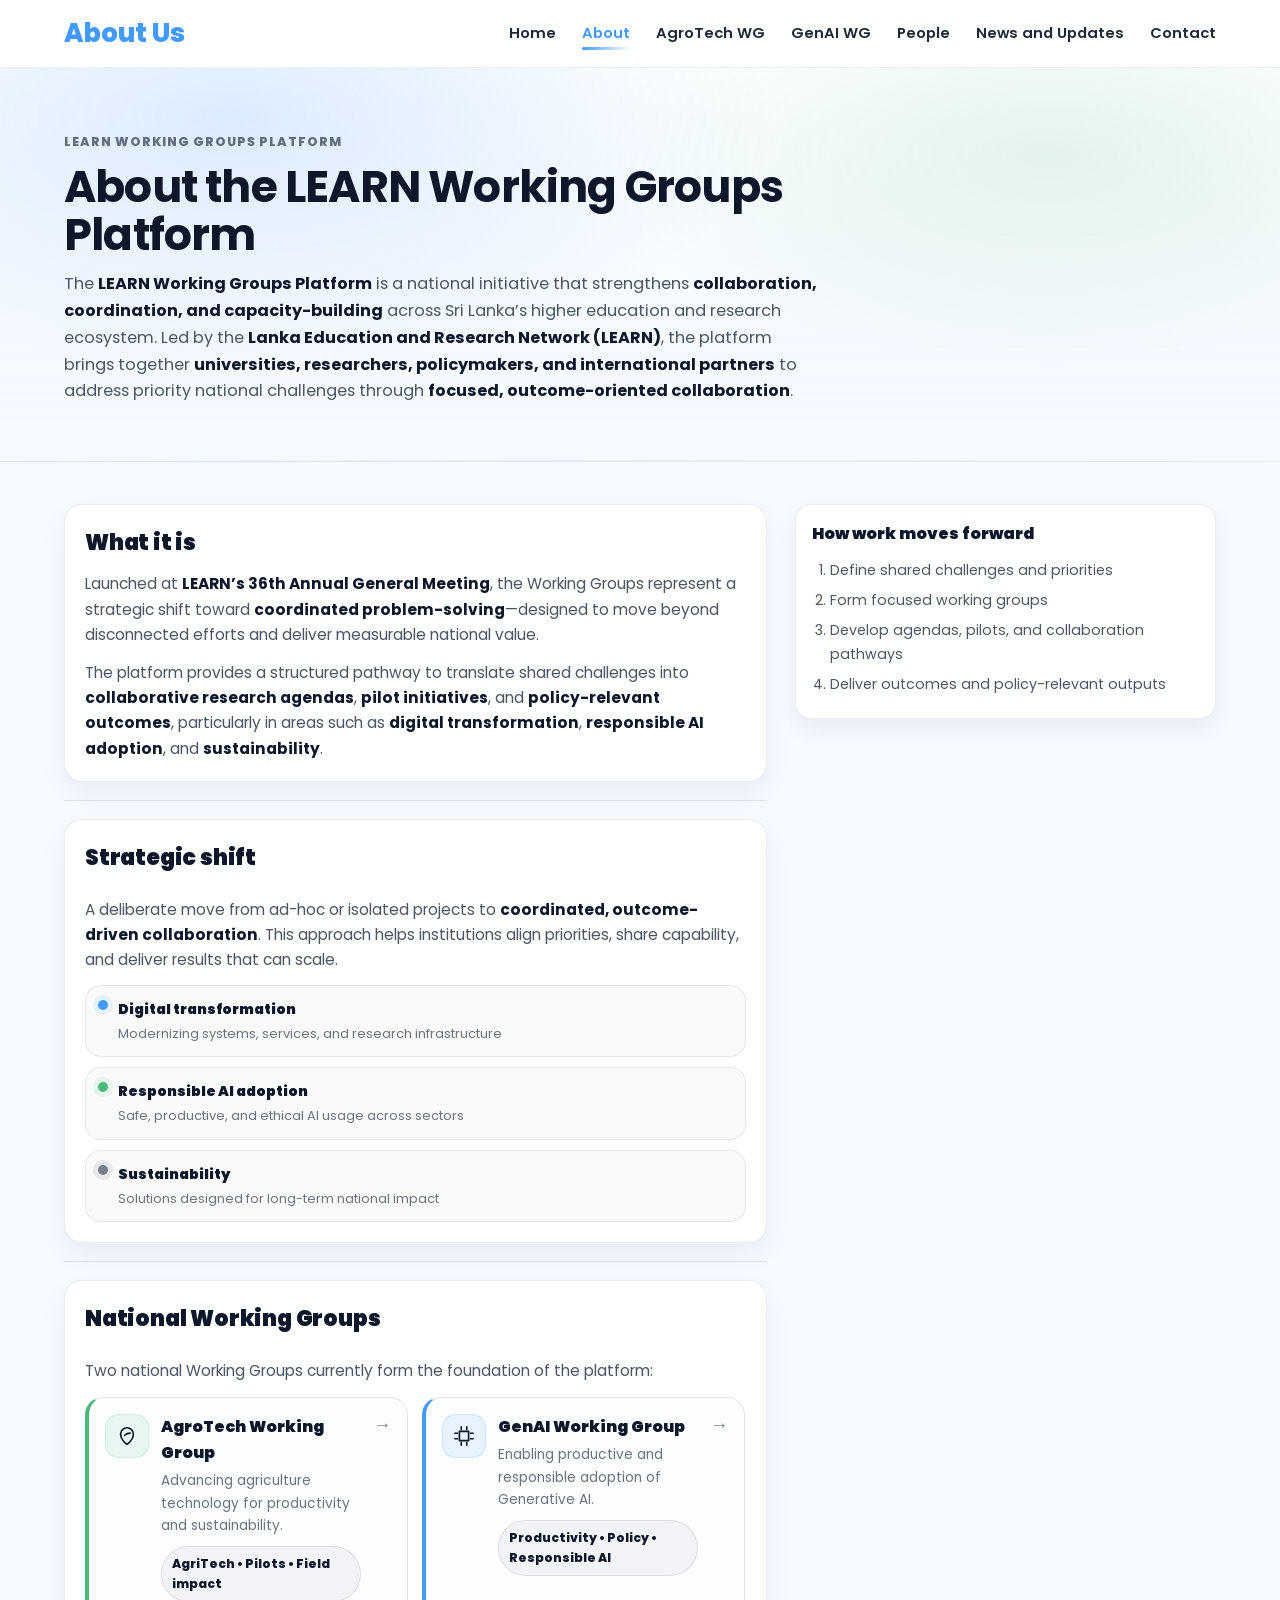
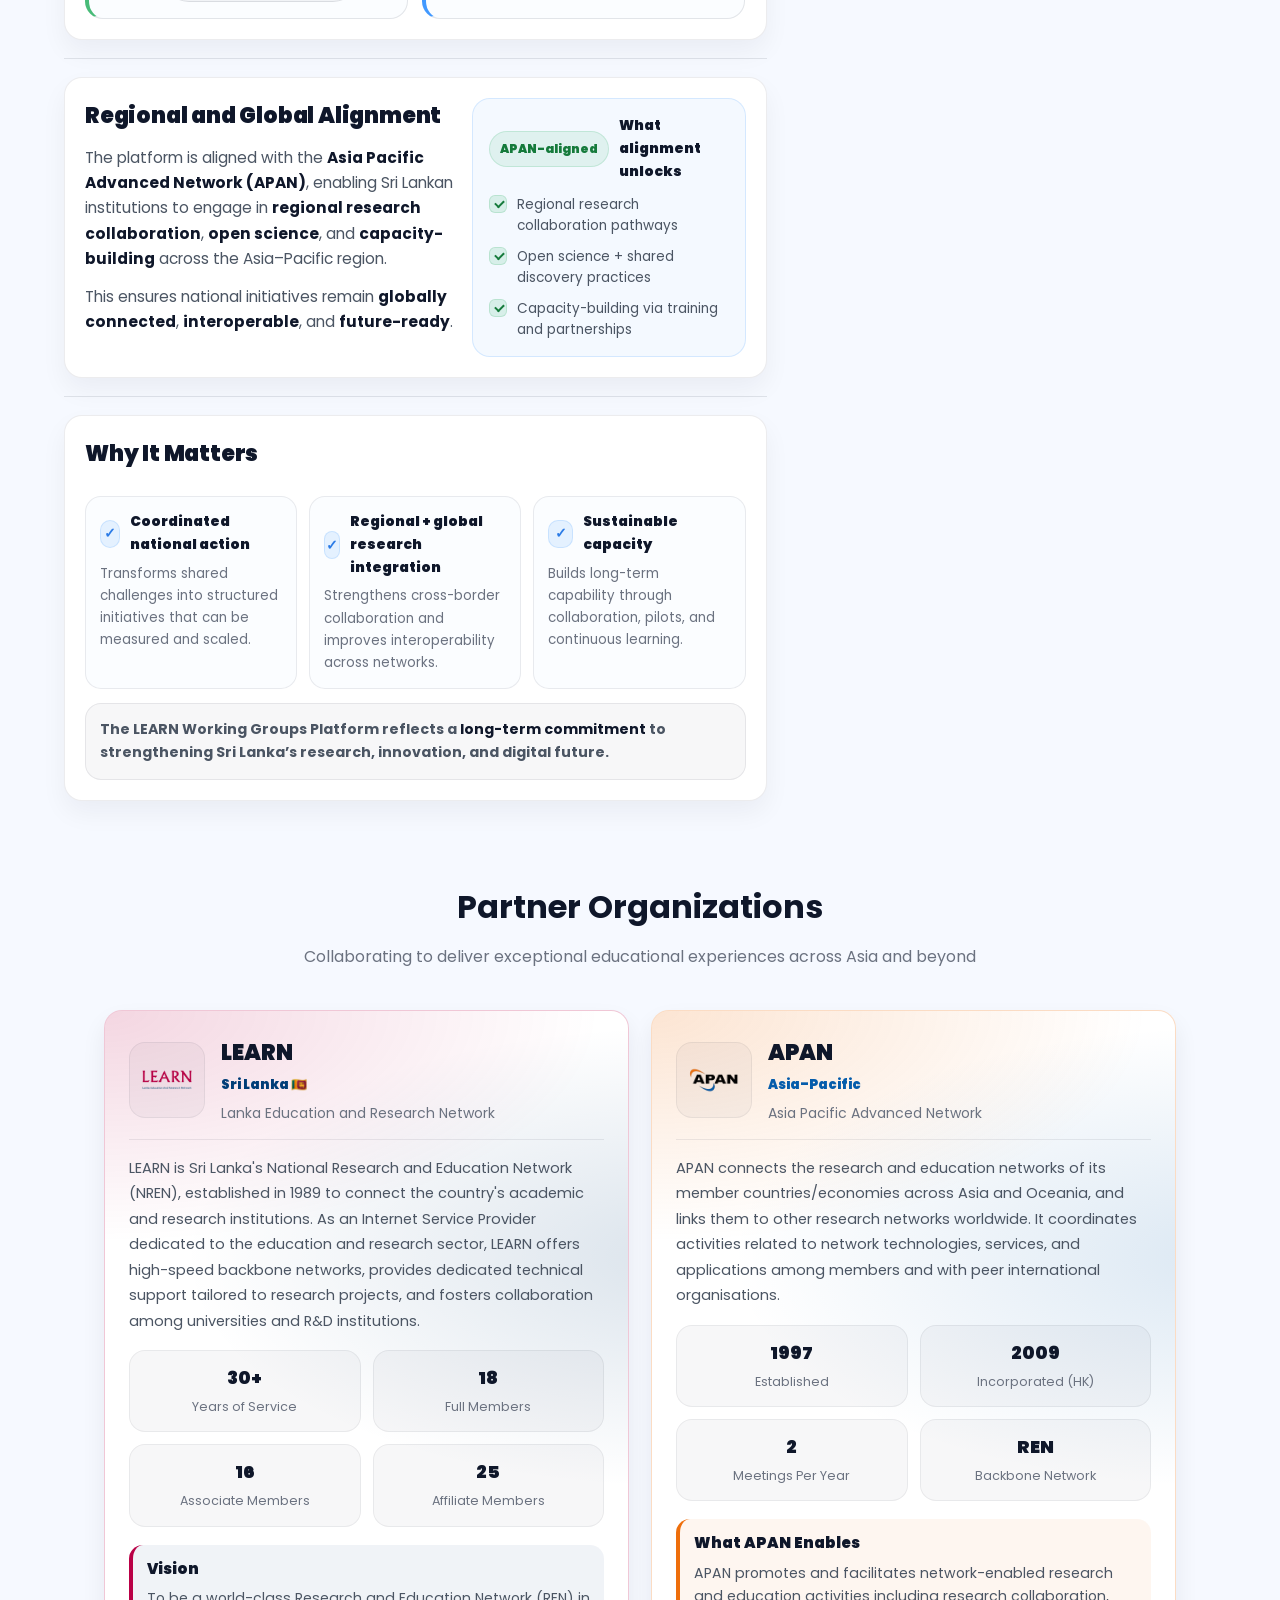
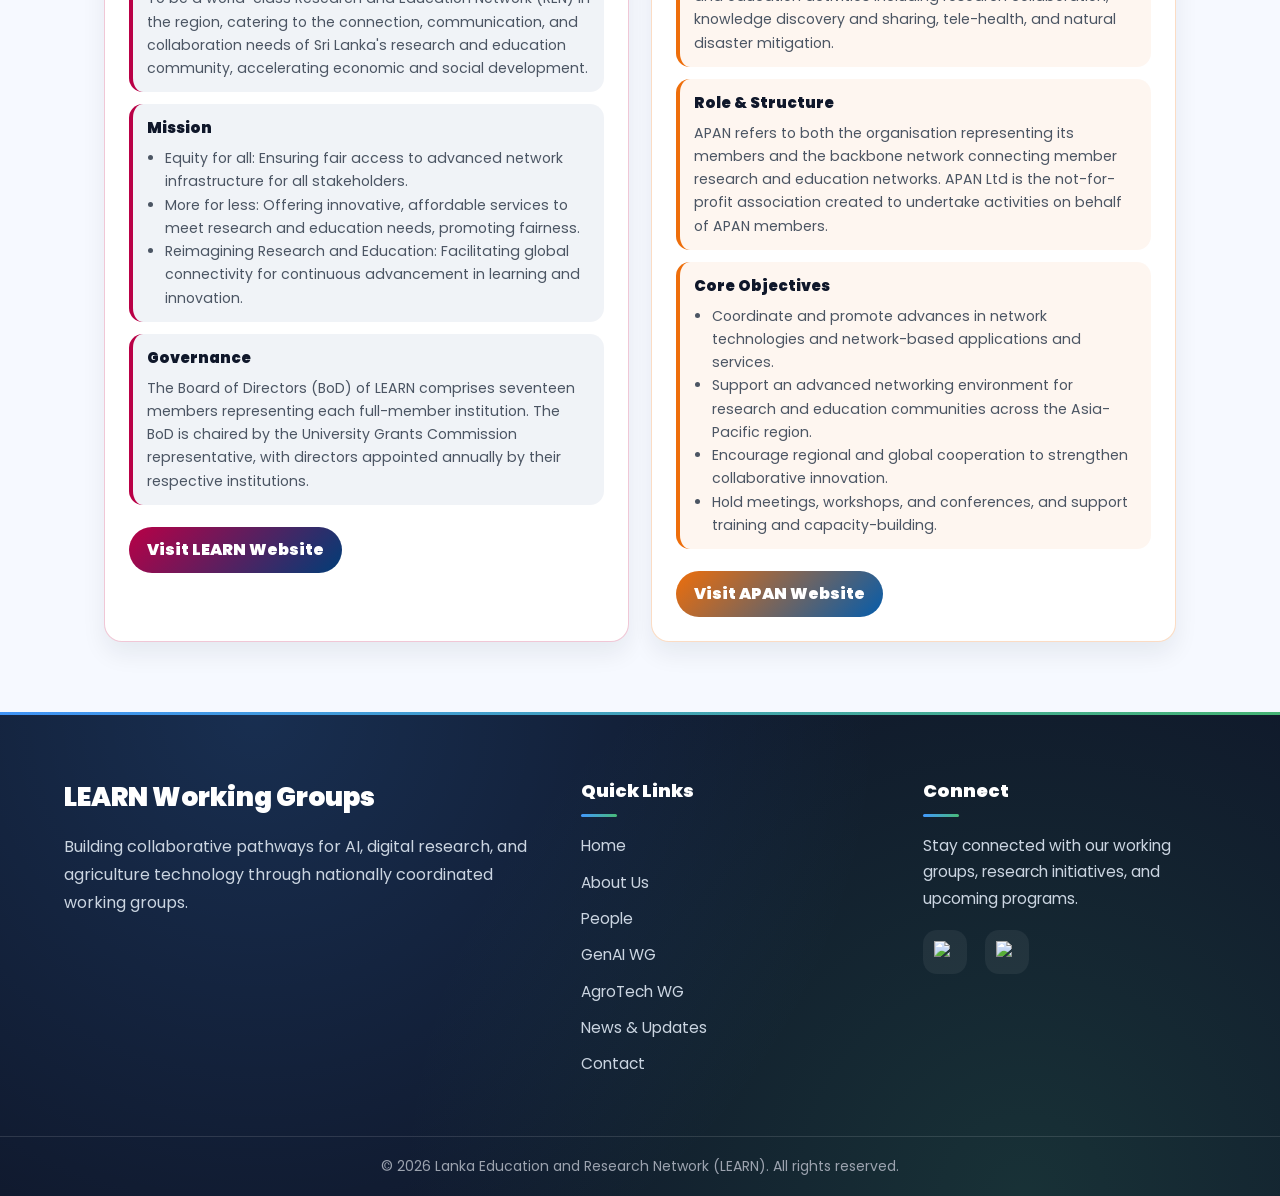
==== commit 7200f4b2: "first commit" ====
--- a/pages/About.html
+++ b/pages/About.html
@@ -23,7 +23,7 @@
       <ul class="nav-menu">
         <li><a href="../index.html" >Home</a></li>
         <li><a href="../pages/About.html" class="active">About</a></li>
-        <li><a href="../pages/AgroTec WG.html">AgroTec WG</a></li>
+        <li><a href="../pages/AgroTec WG.html">AgroTech WG</a></li>
         <li><a href="../pages/GenAI WG.html">GenAI WG</a></li>
         <li><a href="../pages/People.html">People</a></li>
         <li><a href="../pages/news/news.html">News and Updates</a></li>
@@ -140,7 +140,7 @@
                 </svg>
               </div>
               <div class="wg-body">
-                <h3>AgroTec Working Group</h3>
+                <h3>AgroTech Working Group</h3>
                 <p>Advancing agriculture technology for productivity and sustainability.</p>
                 <span class="wg-pill">AgriTech • Pilots • Field impact</span>
               </div>
@@ -384,7 +384,7 @@
           <li><a href="../pages/About.html" class="active">About Us</a></li>
           <li><a href="../pages/People.html">People</a></li>
           <li><a href="../pages/GenAI WG.html">GenAI WG</a></li>
-          <li><a href="../pages/AgroTec WG.html">AgroTec WG</a></li>
+          <li><a href="../pages/AgroTec WG.html">AgroTech WG</a></li>
           <li><a href="../pages/news/news.html">News & Updates</a></li>
           <li><a href="../pages/Contact.html">Contact</a></li>
         </ul>
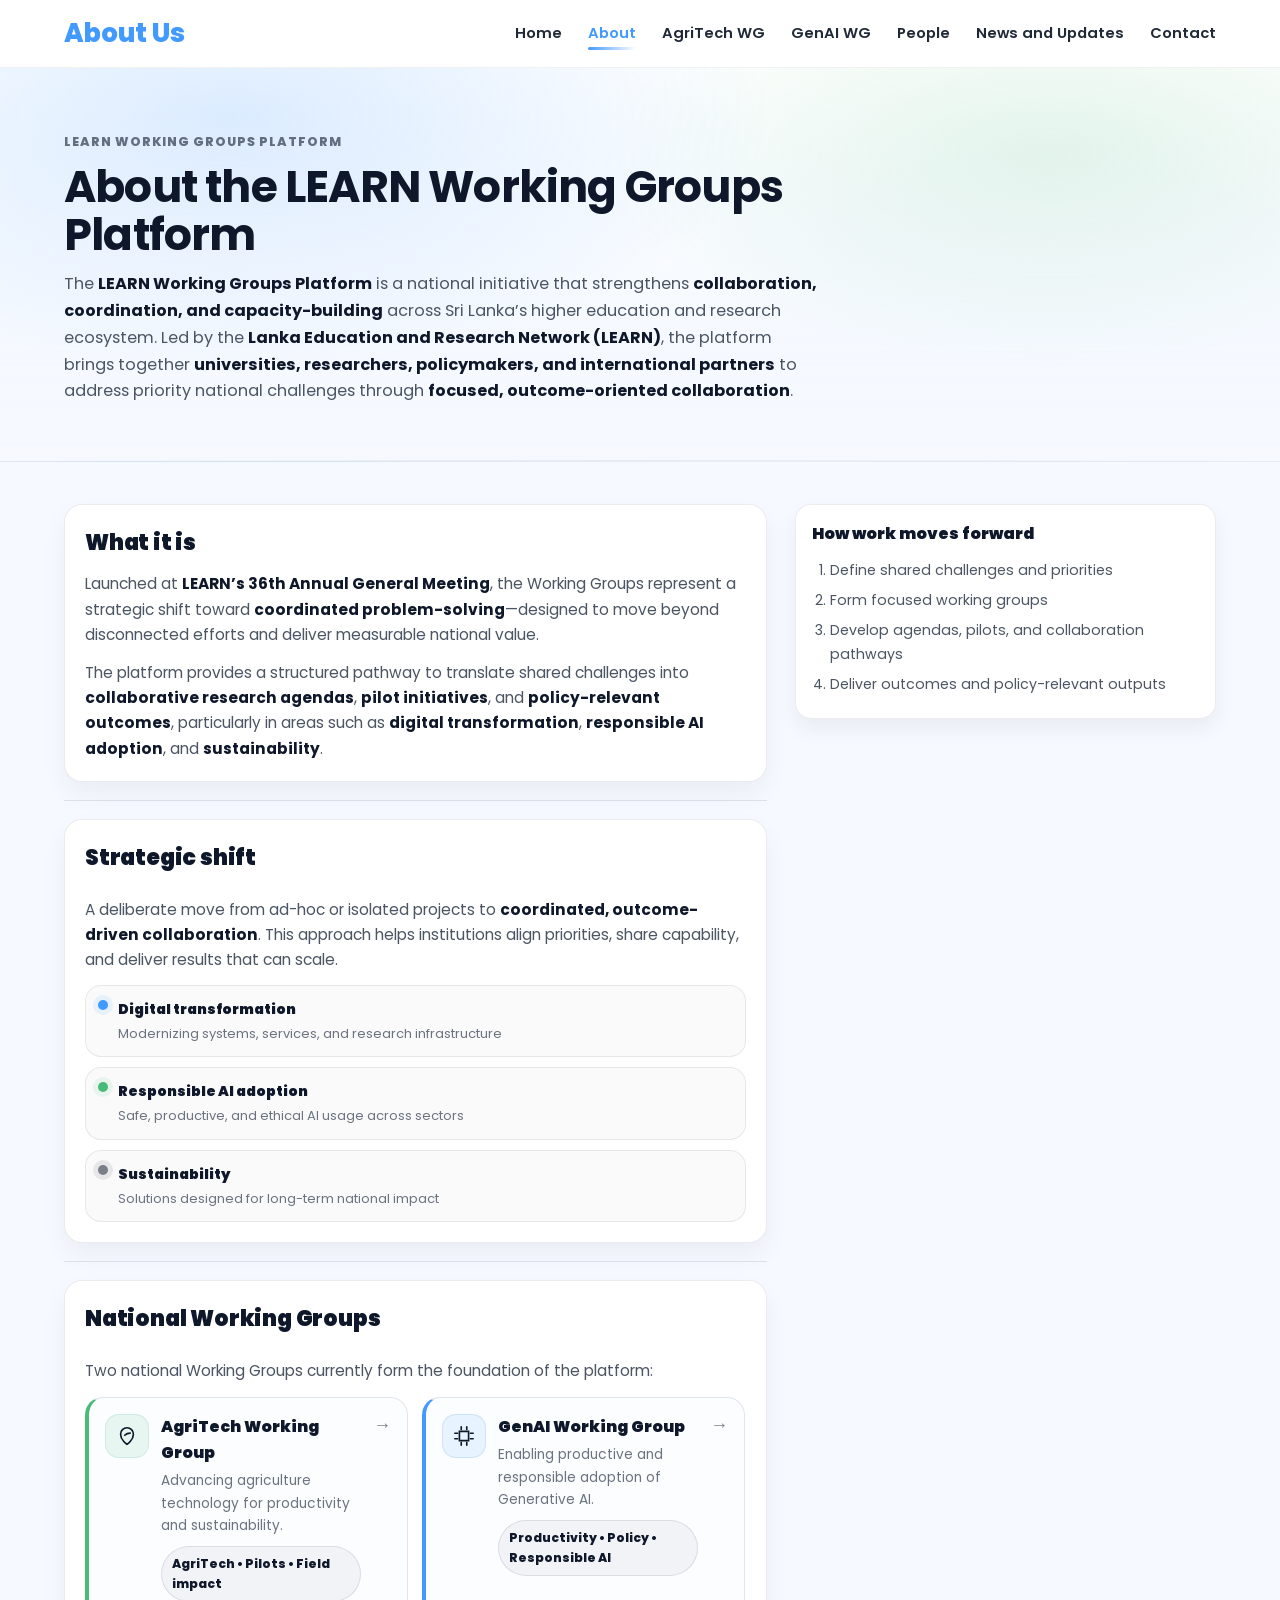
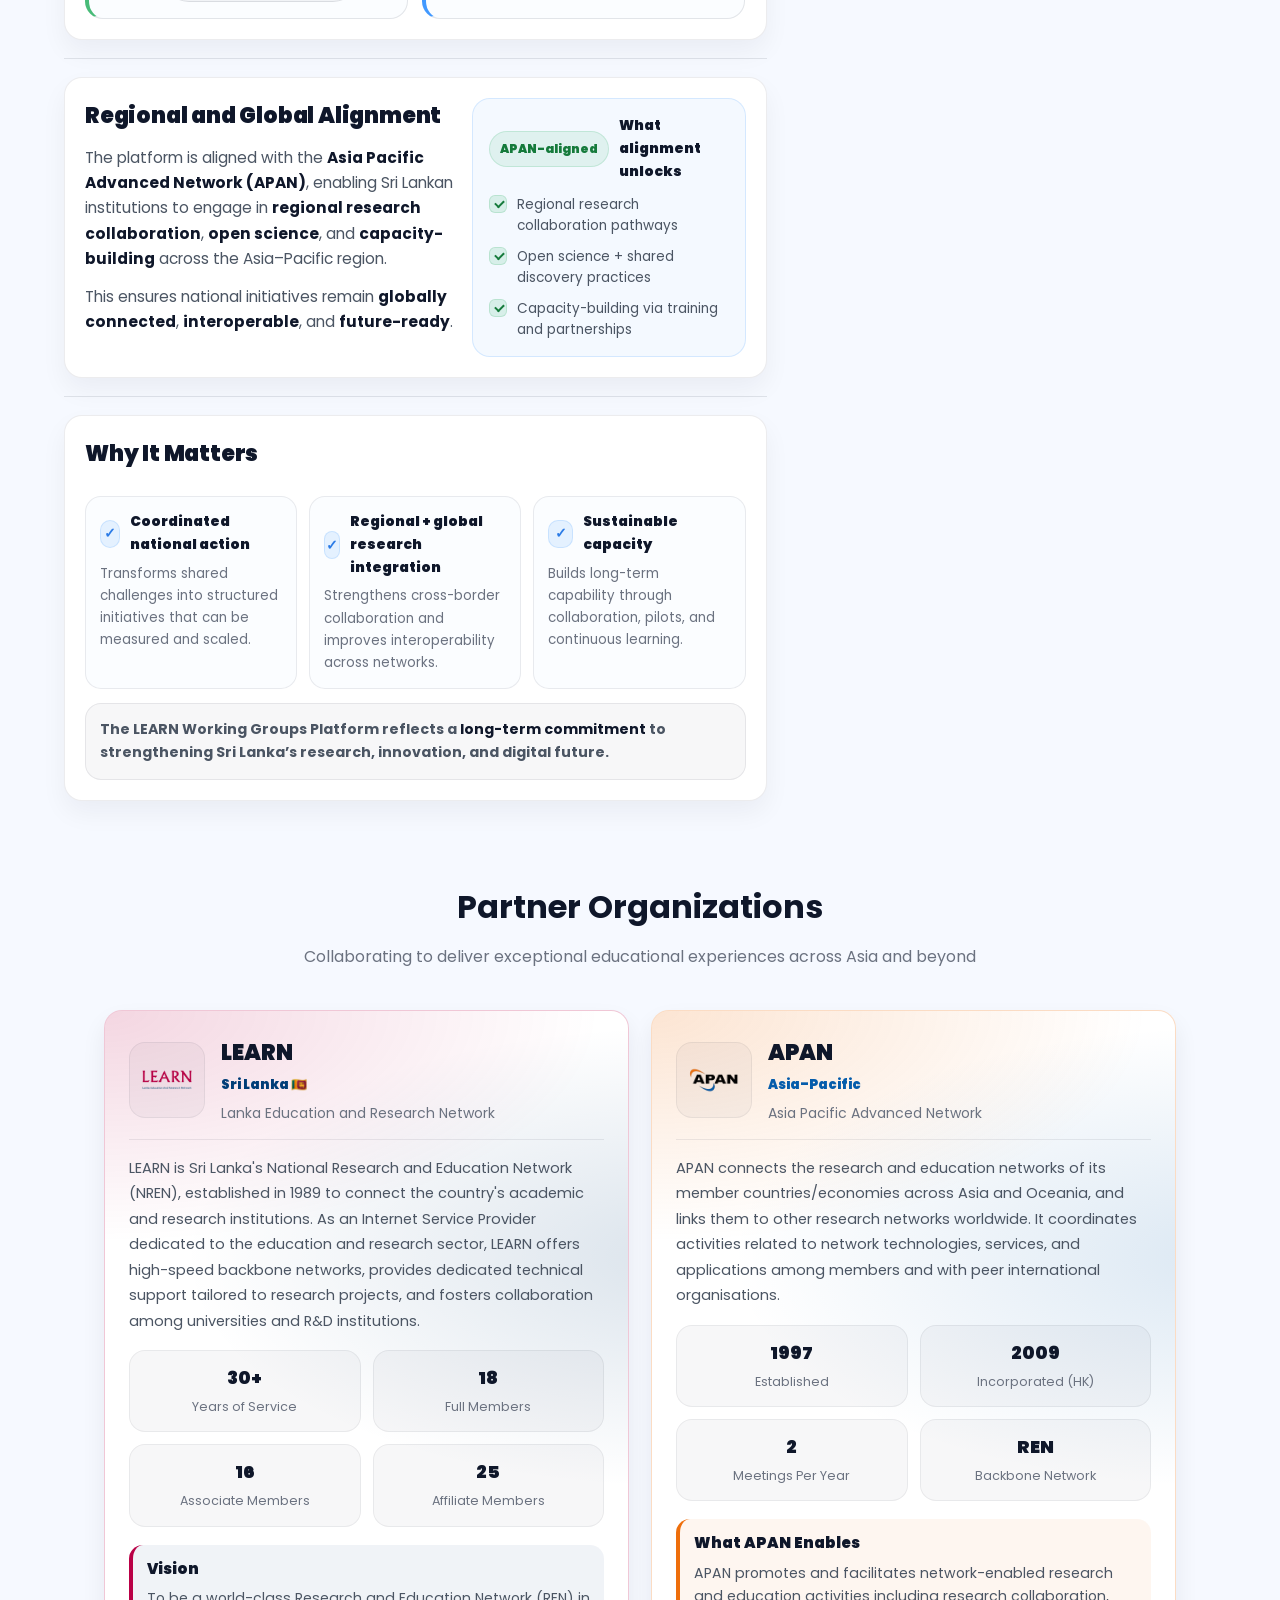
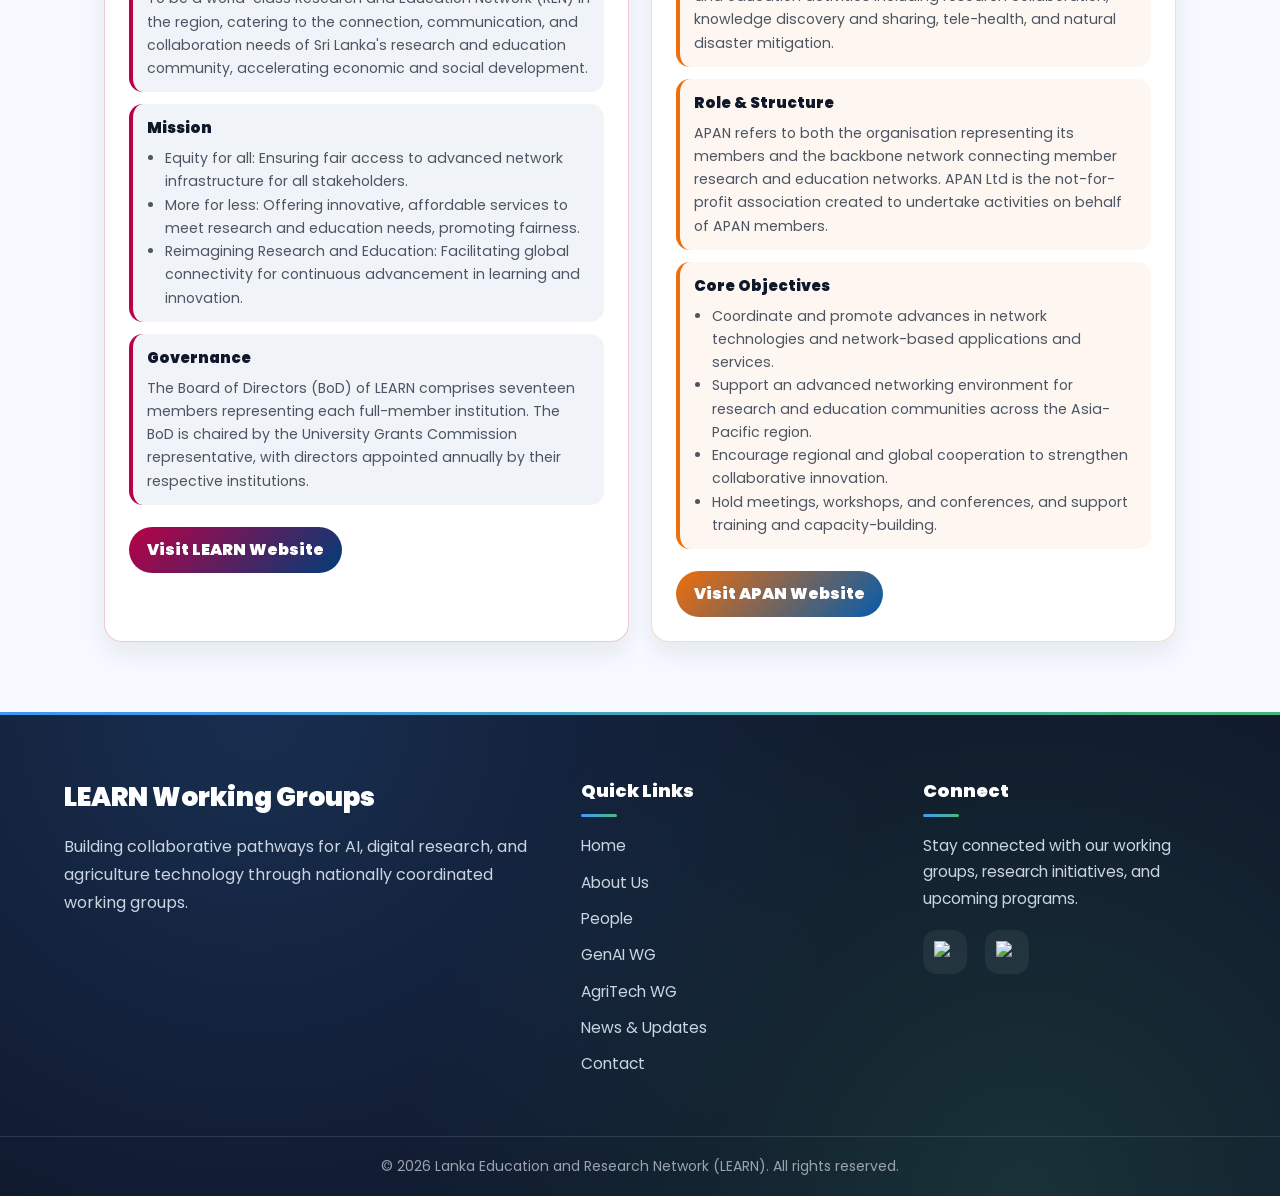
==== commit 99a0c0d9: "first commit" ====
--- a/pages/About.html
+++ b/pages/About.html
@@ -23,7 +23,7 @@
       <ul class="nav-menu">
         <li><a href="../index.html" >Home</a></li>
         <li><a href="../pages/About.html" class="active">About</a></li>
-        <li><a href="../pages/AgroTec WG.html">AgroTech WG</a></li>
+        <li><a href="../pages/AgroTec WG.html">AgriTech WG</a></li>
         <li><a href="../pages/GenAI WG.html">GenAI WG</a></li>
         <li><a href="../pages/People.html">People</a></li>
         <li><a href="../pages/news/news.html">News and Updates</a></li>
@@ -140,7 +140,7 @@
                 </svg>
               </div>
               <div class="wg-body">
-                <h3>AgroTech Working Group</h3>
+                <h3>AgriTech Working Group</h3>
                 <p>Advancing agriculture technology for productivity and sustainability.</p>
                 <span class="wg-pill">AgriTech • Pilots • Field impact</span>
               </div>
@@ -384,7 +384,7 @@
           <li><a href="../pages/About.html" class="active">About Us</a></li>
           <li><a href="../pages/People.html">People</a></li>
           <li><a href="../pages/GenAI WG.html">GenAI WG</a></li>
-          <li><a href="../pages/AgroTec WG.html">AgroTech WG</a></li>
+          <li><a href="../pages/AgroTec WG.html">AgriTech WG</a></li>
           <li><a href="../pages/news/news.html">News & Updates</a></li>
           <li><a href="../pages/Contact.html">Contact</a></li>
         </ul>
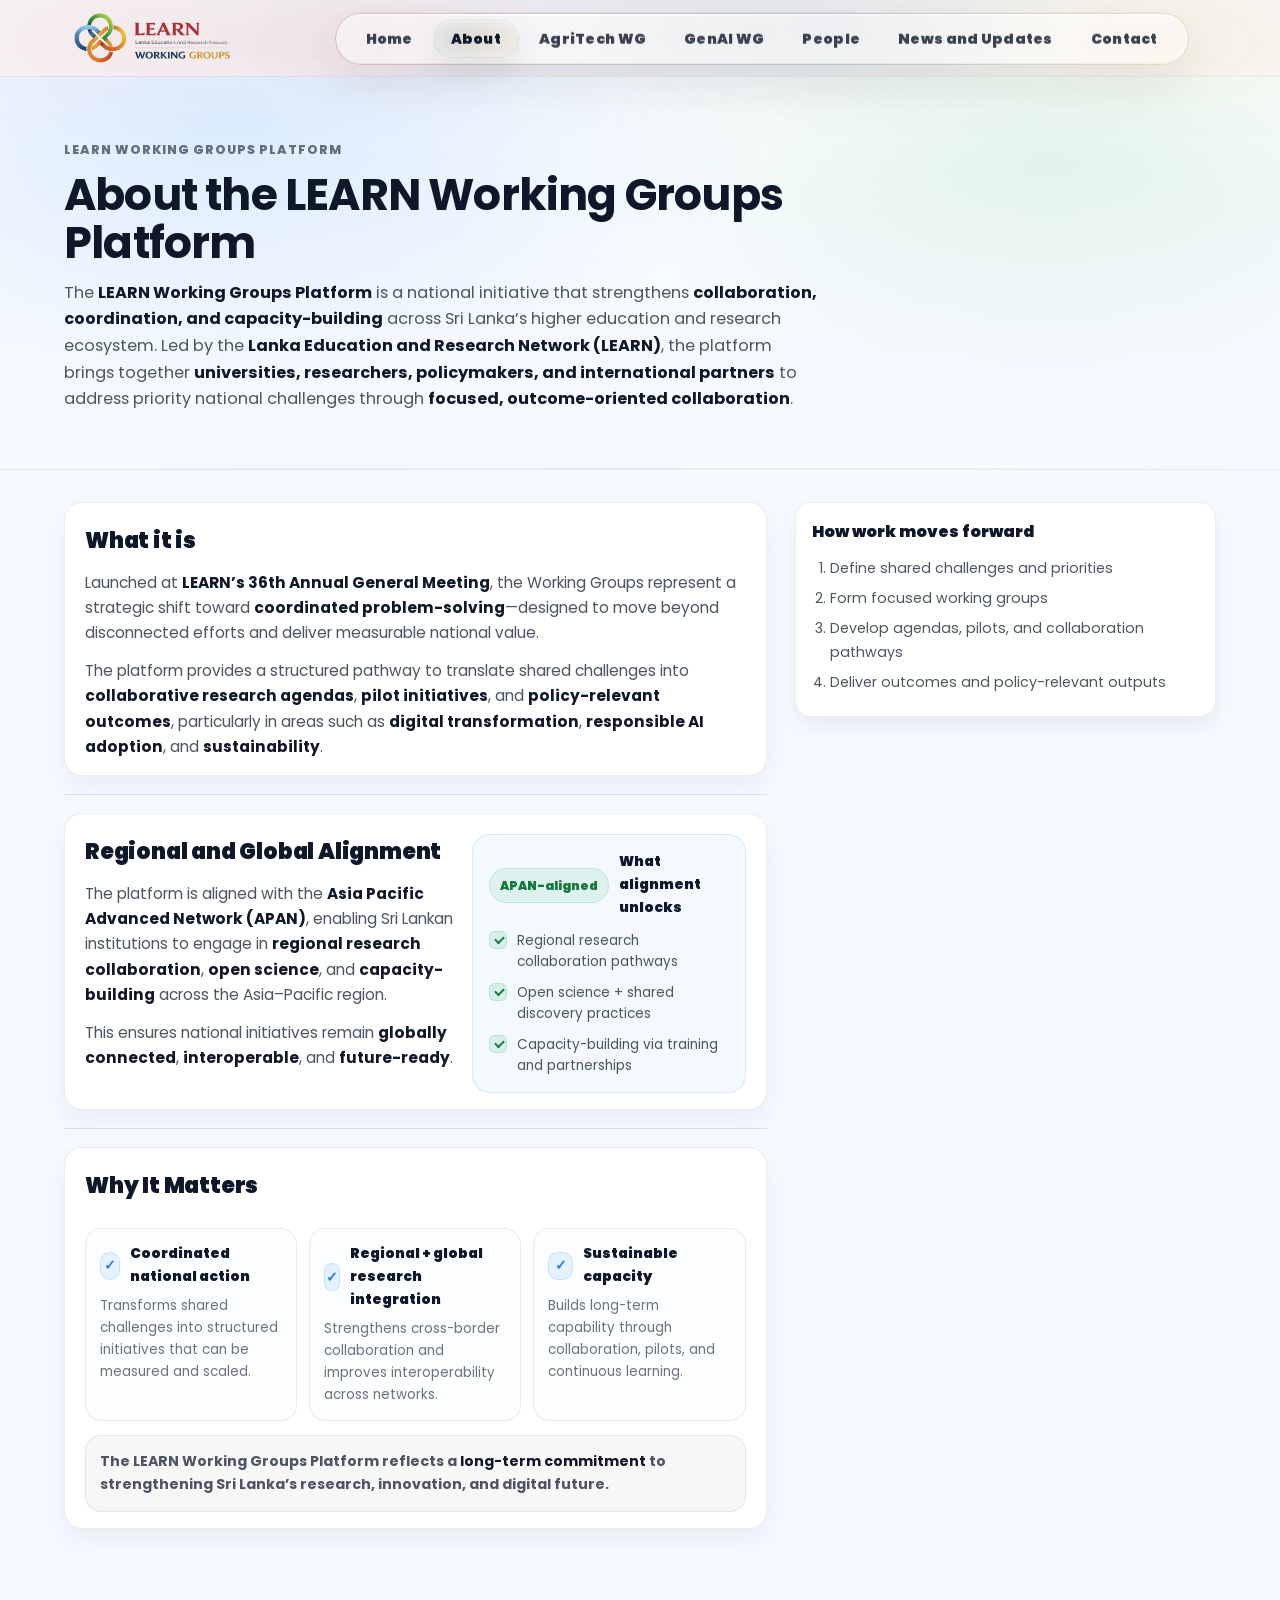
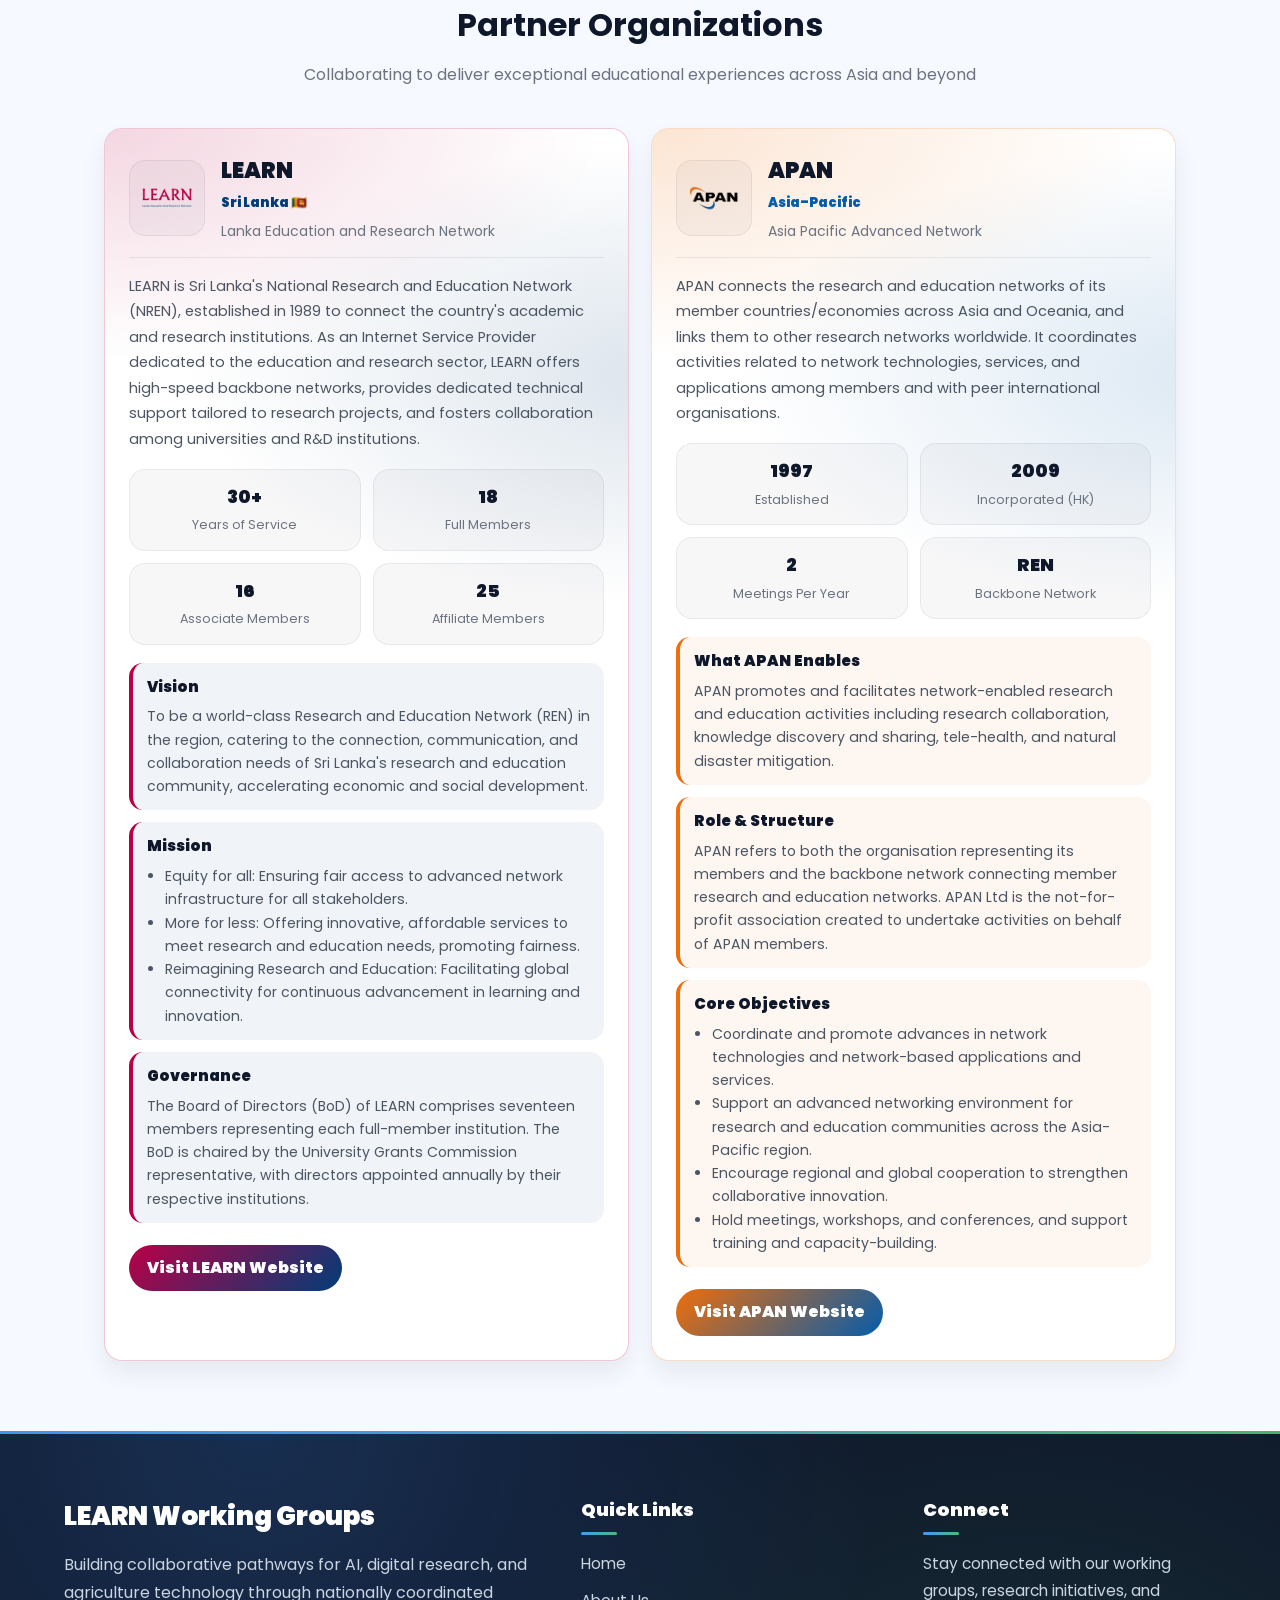
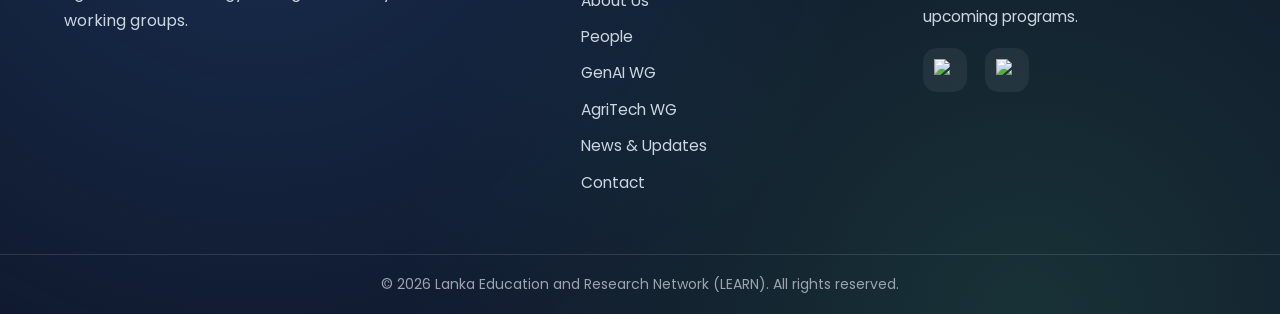
==== commit 739e20a8: "frist commit" ====
--- a/pages/About.html
+++ b/pages/About.html
@@ -16,25 +16,34 @@
 <body>
 
   <!-- Header -->
-  <header class="navbar">
-    <div class="container">
-      <div class="logo"><h2>About Us</h2></div>
-
-      <ul class="nav-menu">
-        <li><a href="../index.html" >Home</a></li>
-        <li><a href="../pages/About.html" class="active">About</a></li>
-        <li><a href="../pages/AgroTec WG.html">AgriTech WG</a></li>
-        <li><a href="../pages/GenAI WG.html">GenAI WG</a></li>
-        <li><a href="../pages/People.html">People</a></li>
-        <li><a href="../pages/news/news.html">News and Updates</a></li>
-        <li><a href="../pages/Contact.html">Contact</a></li>
-      </ul>
-
-      <div class="hamburger" aria-label="Open menu" tabindex="0">
-        <span></span><span></span><span></span>
-      </div>
-    </div>
-  </header>
+<header class="navbar">
+  <div class="container">
+    <div class="logo">
+      <a class="brand" href="../index.html" aria-label="Working Groups Home">
+        <img src="../assets/images/brand/WorkingGroupLogo.png"
+             alt="LEARN Working Groups"
+             class="brand-logo">
+      </a>
+    </div>
+
+    <ul class="nav-menu" id="primaryNav">
+      <li><a href="../index.html">Home</a></li>
+      <li><a href="About.html" class="active">About</a></li>
+      <li><a href="AgroTec WG.html">AgriTech WG</a></li>
+      <li><a href="GenAI WG.html">GenAI WG</a></li>
+      <li><a href="People.html">People</a></li>
+      <li><a href="news/news.html">News and Updates</a></li>
+      <li><a href="Contact.html">Contact</a></li>
+    </ul>
+
+    <!-- Overlay moved INSIDE .container, after the menu -->
+    <div class="nav-overlay" aria-hidden="true"></div>
+
+    <div class="hamburger" role="button" tabindex="0" aria-label="Open menu" aria-controls="primaryNav" aria-expanded="false">
+      <span></span><span></span><span></span>
+    </div>
+  </div>
+</header>
 
   <!-- HERO (CLEAN) -->
   <section class="about-hero">
@@ -83,7 +92,7 @@
         <div class="divider"></div>
 
         <!-- Strategic shift -->
-        <div class="section-block">
+        <!-- <div class="section-block">
           <div class="section-head">
             <h2>Strategic shift</h2>
           </div>
@@ -118,11 +127,11 @@
               </div>
             </div>
           </div>
-        </div>
-
-        <div class="divider"></div>
-
-        <div class="section-block">
+        </div> -->
+<!-- 
+        <div class="divider"></div> -->
+
+        <!-- <div class="section-block">
           <div class="section-head">
             <h2>National Working Groups</h2>
           </div>
@@ -162,9 +171,9 @@
               <span class="wg-arrow" aria-hidden="true">→</span>
             </a>
           </div>
-        </div>
-
-        <div class="divider"></div>
+        </div> -->
+<!-- 
+        <div class="divider"></div> -->
 
         <div class="section-block">
           <div class="split">
--- a/assets/css/pages/About.css
+++ b/assets/css/pages/About.css
@@ -75,73 +75,258 @@
 /* =========================
    NAVBAR
 ========================= */
-.navbar{
-  background: rgba(255,255,255,0.92);
-  backdrop-filter: blur(10px);
-  border-bottom: 1px solid rgba(15,23,42,0.06);
+/* =========================
+   NAVBAR (PREMIUM RAIL) – copied from index
+========================= */
+.navbar {
   position: sticky;
   top: 0;
   z-index: 1000;
-}
-.navbar .container{
-  display:flex;
-  justify-content:space-between;
-  align-items:center;
-  padding: 12px 0;
-}
-.logo h2{
-  font-size: 26px;
-  font-weight: 800;
-  color: var(--blue);
-}
-.nav-menu{
-  display:flex;
-  list-style:none;
-  gap: 26px;
-  align-items:center;
-}
-.nav-menu a{
-  text-decoration:none;
-  color: var(--text);
-  font-weight: 600;
-  font-size: 14.8px;
-  position:relative;
-  transition: color 0.2s ease;
-}
-.nav-menu a:hover,
-.nav-menu a.active{
-  color: var(--blue);
-}
-.nav-menu a::after{
-  content:'';
-  position:absolute;
-  left:0;
-  bottom:-7px;
-  width:100%;
-  height:3px;
-  background: linear-gradient(90deg, var(--blue), transparent);
-  transform:scaleX(0);
-  transform-origin:left;
-  transition: transform 0.3s ease;
-  border-radius:999px;
-}
-.nav-menu a:hover::after,
-.nav-menu a.active::after{
-  transform:scaleX(1);
-}
-
-/* Hamburger */
-.hamburger{
-  display:none;
-  flex-direction:column;
-  cursor:pointer;
-  gap:6px;
-}
-.hamburger span{
-  width:26px;
-  height:3px;
-  background: var(--text);
-  border-radius:999px;
+  isolation: isolate;
+  background:
+    radial-gradient(900px 280px at 14% 55%, rgba(177,31,42,0.05), transparent 72%),
+    radial-gradient(1100px 320px at 50% 40%, rgba(11,43,99,0.06), transparent 76%),
+    radial-gradient(900px 280px at 86% 55%, rgba(213,154,26,0.05), transparent 72%),
+    rgba(255,255,255,0.82);
+  backdrop-filter: blur(18px);
+  -webkit-backdrop-filter: blur(18px);
+  box-shadow: 0 12px 34px rgba(15,23,42,0.06);
+}
+
+.navbar::before {
+  content: "";
+  position: absolute;
+  inset: -40px -120px;
+  pointer-events: none;
+  z-index: -1;
+  background:
+    radial-gradient(520px 220px at 16% 55%, rgba(177,31,42,0.04), transparent 75%),
+    radial-gradient(620px 260px at 52% 40%, rgba(11,43,99,0.05), transparent 78%),
+    radial-gradient(520px 220px at 86% 55%, rgba(213,154,26,0.04), transparent 75%);
+  filter: blur(28px);
+  opacity: 0.7;
+}
+
+.navbar::after {
+  content: "";
+  position: absolute;
+  left: 0; right: 0; bottom: -1px;
+  height: 1px;
+  background: rgba(15,23,42,0.05);
+  pointer-events: none;
+}
+
+.navbar .container {
+  width: min(100%, 1500px);
+  margin: 0 auto;
+  height: 76px;
+  padding: 0 clamp(16px, 2.6vw, 36px);
+  display: grid;
+  grid-template-columns: auto 1fr auto;
+  align-items: center;
+  column-gap: 18px;
+}
+
+.logo {
+  display: flex;
+  align-items: center;
+}
+
+.brand-logo {
+  height: 52px;
+  width: auto;
+  display: block;
+  transition: transform .25s ease, filter .25s ease;
+}
+
+.nav-menu {
+  margin: 0;
+  padding: 0;
+  list-style: none;
+}
+.nav-menu li { margin: 0; padding: 0; }
+
+.hamburger {
+  display: none;
+  flex-direction: column;
+  cursor: pointer;
+  gap: 6px;
+  justify-self: end;
+}
+.hamburger span {
+  width: 26px;
+  height: 3px;
+  border-radius: 999px;
+  background: #0f172a;
+  transition: all .28s ease;
+}
+
+.nav-overlay { display: none; }
+
+/* Desktop */
+@media (min-width: 769px) {
+  .nav-menu {
+    justify-self: end;
+    display: flex;
+    align-items: center;
+    gap: 26px;
+    padding: 12px 24px;
+    border-radius: 999px;
+    width: fit-content;
+    background: rgba(255,255,255,0.60);
+    border: 1px solid rgba(15,23,42,0.06);
+    backdrop-filter: blur(18px);
+    -webkit-backdrop-filter: blur(18px);
+    box-shadow: 0 20px 50px rgba(15,23,42,0.08), inset 0 2px 0 rgba(255,255,255,0.80);
+    isolation: isolate;
+    transform: translateY(0.75px);
+    position: relative;
+  }
+  .nav-menu::before {
+    content: "";
+    position: absolute;
+    inset: -1px;
+    border-radius: 999px;
+    padding: 1px;
+    background: linear-gradient(90deg, rgba(177,31,42,0.35), rgba(11,43,99,0.35), rgba(213,154,26,0.35));
+    -webkit-mask: linear-gradient(#000 0 0) content-box, linear-gradient(#000 0 0);
+    -webkit-mask-composite: xor;
+    mask-composite: exclude;
+    pointer-events: none;
+    opacity: .7;
+  }
+  .nav-menu::after {
+    content: "";
+    position: absolute;
+    inset: -70% -20%;
+    border-radius: 999px;
+    background:
+      radial-gradient(260px 140px at 18% 55%, rgba(177,31,42,0.06), transparent 70%),
+      radial-gradient(320px 170px at 56% 40%, rgba(11,43,99,0.07), transparent 72%),
+      radial-gradient(260px 140px at 84% 55%, rgba(213,154,26,0.06), transparent 70%);
+    filter: blur(22px);
+    opacity: 0.6;
+    pointer-events: none;
+    z-index: 0;
+  }
+  .nav-menu a {
+    position: relative;
+    z-index: 1;
+    text-decoration: none;
+    font-weight: 850;
+    font-size: 14.2px;
+    letter-spacing: 0.02em;
+    color: rgba(15,23,42,0.88);
+    padding: 10px 6px;
+    line-height: 1;
+    opacity: 0.92;
+    transition: transform .18s ease, color .18s ease, opacity .18s ease;
+  }
+  .nav-menu a:hover {
+    color: rgba(15,23,42,1);
+    transform: translateY(-1px);
+    opacity: 1;
+  }
+  .nav-menu a.active {
+    color: rgba(15,23,42,1);
+    opacity: 1;
+  }
+  .nav-menu a.active::before {
+    content: "";
+    position: absolute;
+    left: -12px;
+    right: -12px;
+    top: 50%;
+    transform: translateY(-50%);
+    height: 36px;
+    border-radius: 999px;
+    background:
+      radial-gradient(120px 60px at 30% 50%, rgba(11,43,99,0.12), transparent 75%),
+      radial-gradient(120px 60px at 70% 50%, rgba(213,154,26,0.10), transparent 78%),
+      rgba(255,255,255,0.65);
+    border: 1px solid rgba(15,23,42,0.06);
+    box-shadow: 0 14px 28px rgba(15,23,42,0.08), inset 0 1px 0 rgba(255,255,255,0.85);
+    z-index: -1;
+  }
+  .nav-menu a.active::after { display: none; }
+}
+
+/* Ensure overlay covers whole viewport when inside .container */
+.nav-overlay {
+  position: fixed;           /* was already in your code, but double-check */
+  left: 0;
+  top: 0;
+  width: 100%;
+  height: 100%;
+  z-index: 1500;             /* as before */
+  background: rgba(15,23,42,0.35);
+  backdrop-filter: blur(2px);
+  opacity: 0;
+  pointer-events: none;
+  transition: opacity .25s ease;
+}
+
+/* The sibling selector now works because overlay is after .nav-menu */
+.nav-menu.active ~ .nav-overlay {
+  opacity: 1;
+  pointer-events: auto;
+}
+
+/* Mobile */
+@media (max-width: 768px) {
+  .navbar .container {
+    height: 70px;
+    padding: 0 14px;
+  }
+  .hamburger { display: flex; z-index: 3000; }
+  .nav-menu {
+    position: fixed;
+    top: 0;
+    right: 0;
+    height: 100vh;
+    width: min(320px, 86vw);
+    background: rgba(255,255,255,0.92);
+    backdrop-filter: blur(14px);
+    border-left: 1px solid rgba(15,23,42,0.10);
+    flex-direction: column;
+    align-items: flex-start;
+    padding: 84px 26px;
+    gap: 16px;
+    box-shadow: -20px 0 50px rgba(0,0,0,0.18);
+    transform: translate3d(110%,0,0);
+    transition: transform .35s ease;
+    z-index: 2000;
+    overscroll-behavior: contain;
+    -webkit-overflow-scrolling: touch;
+  }
+  .nav-menu.active { transform: translate3d(0,0,0); }
+  .nav-menu a {
+    font-size: 16px;
+    font-weight: 800;
+    opacity: 0.92;
+    line-height: 1.1;
+    text-decoration: none;
+    color: #0f172a;
+  }
+  .hamburger.active span:nth-child(1) { transform: rotate(45deg) translate(6px, 7px); }
+  .hamburger.active span:nth-child(2) { opacity: 0; }
+  .hamburger.active span:nth-child(3) { transform: rotate(-45deg) translate(6px, -7px); }
+  .nav-overlay {
+    display: block;
+    position: fixed;
+    inset: 0;
+    background: rgba(15,23,42,0.35);
+    backdrop-filter: blur(2px);
+    opacity: 0;
+    pointer-events: none;
+    transition: opacity .25s ease;
+    z-index: 1500;
+  }
+  .nav-menu.active ~ .nav-overlay,
+  .navbar:has(.nav-menu.active) .nav-overlay {
+    opacity: 1;
+    pointer-events: auto;
+  }
 }
 
 /* =========================
@@ -200,7 +385,8 @@
 /* =========================
    CONTENT
 ========================= */
-.about-content{ padding: 42px 0 10px; }
+.about-content{ padding: 32px 0 0; }
+
 
 .content-grid{
   display:grid;
@@ -213,7 +399,7 @@
   background: #ffffff;
   border: 1px solid rgba(15,23,42,0.08);
   border-radius: 18px;
-  padding: 20px;
+  padding: 20px 20px 16px;
   box-shadow: 0 12px 26px rgba(15,23,42,0.05);
 }
 
@@ -915,3 +1101,49 @@
     transition: none !important;
   }
 }
+
+
+
+
+
+
+
+
+
+
+
+
+
+
+
+.content-grid{
+  align-items: start;   /* ensure no vertical stretching */
+}
+
+.content-side{
+  align-self: start;    /* prevent it stretching full grid height */
+}
+
+
+
+
+
+
+
+
+
+
+
+
+
+
+
+
+
+
+
+
+
+
+
+
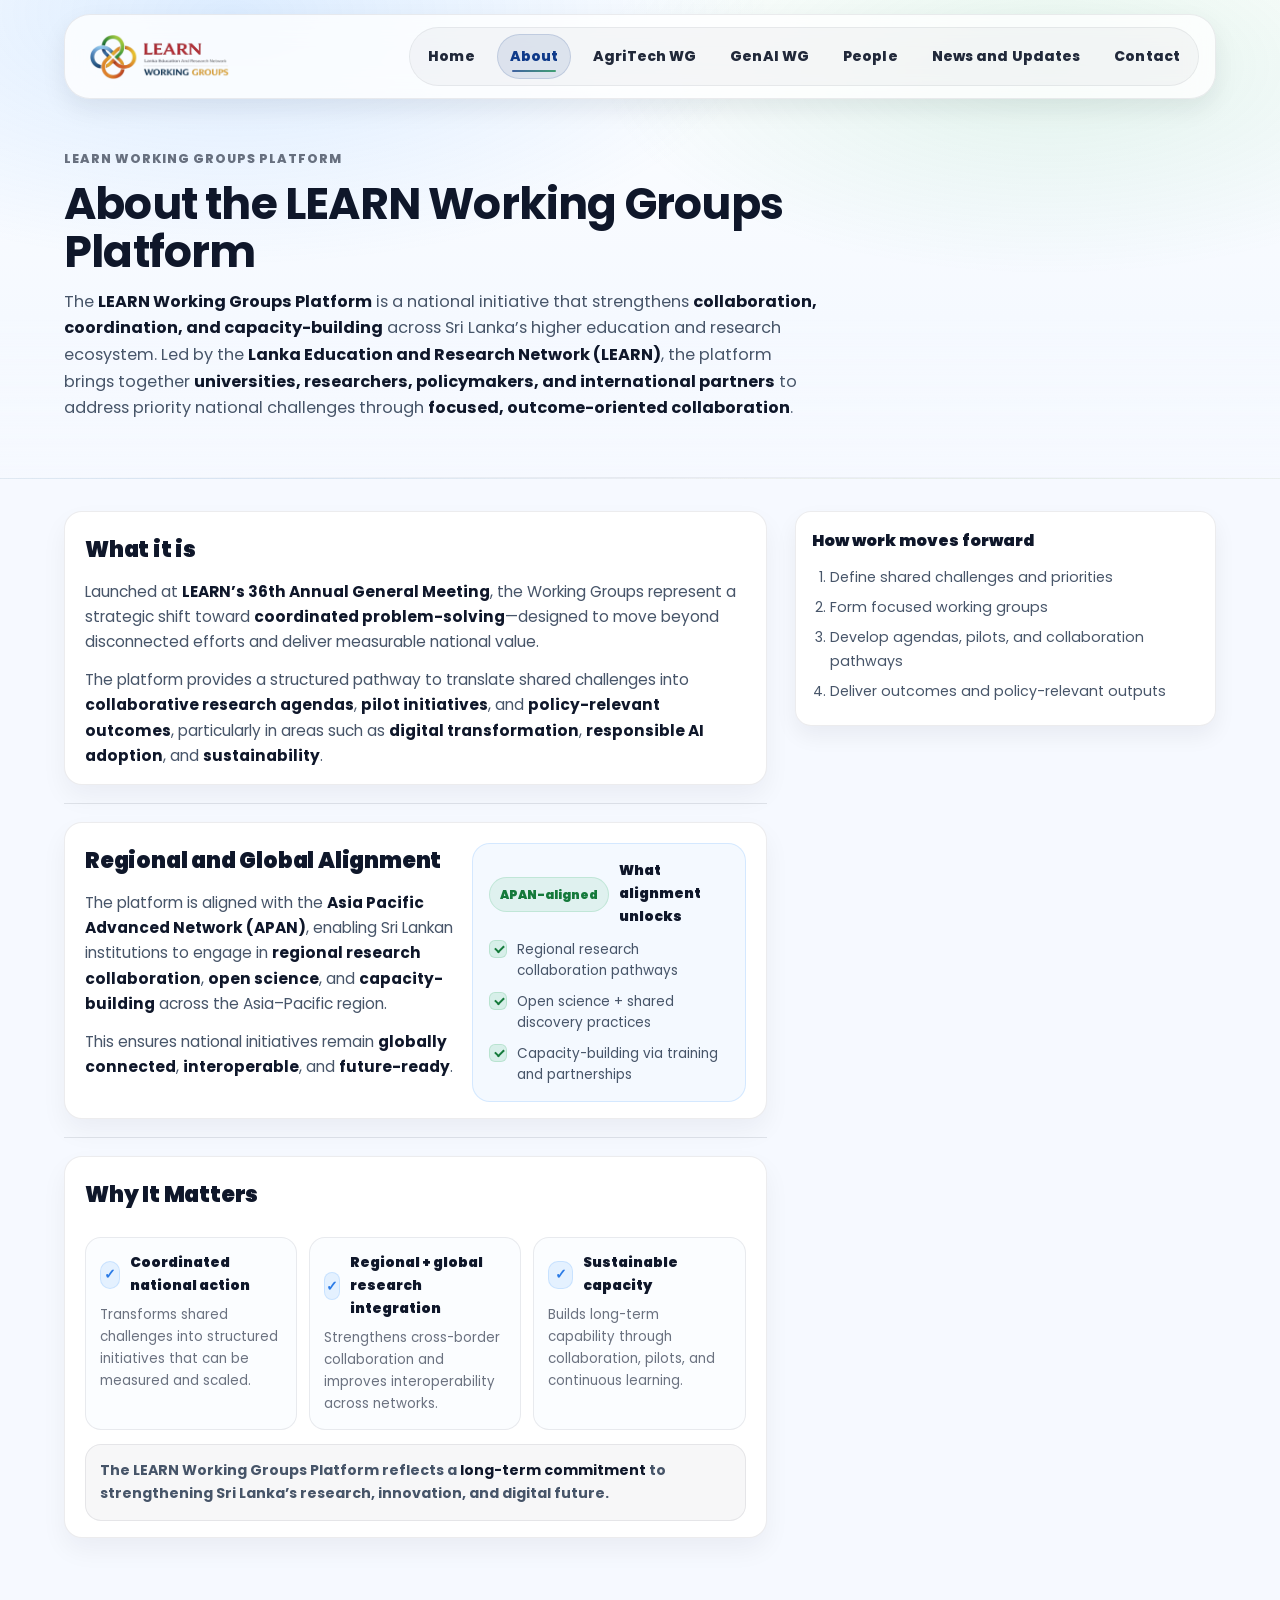
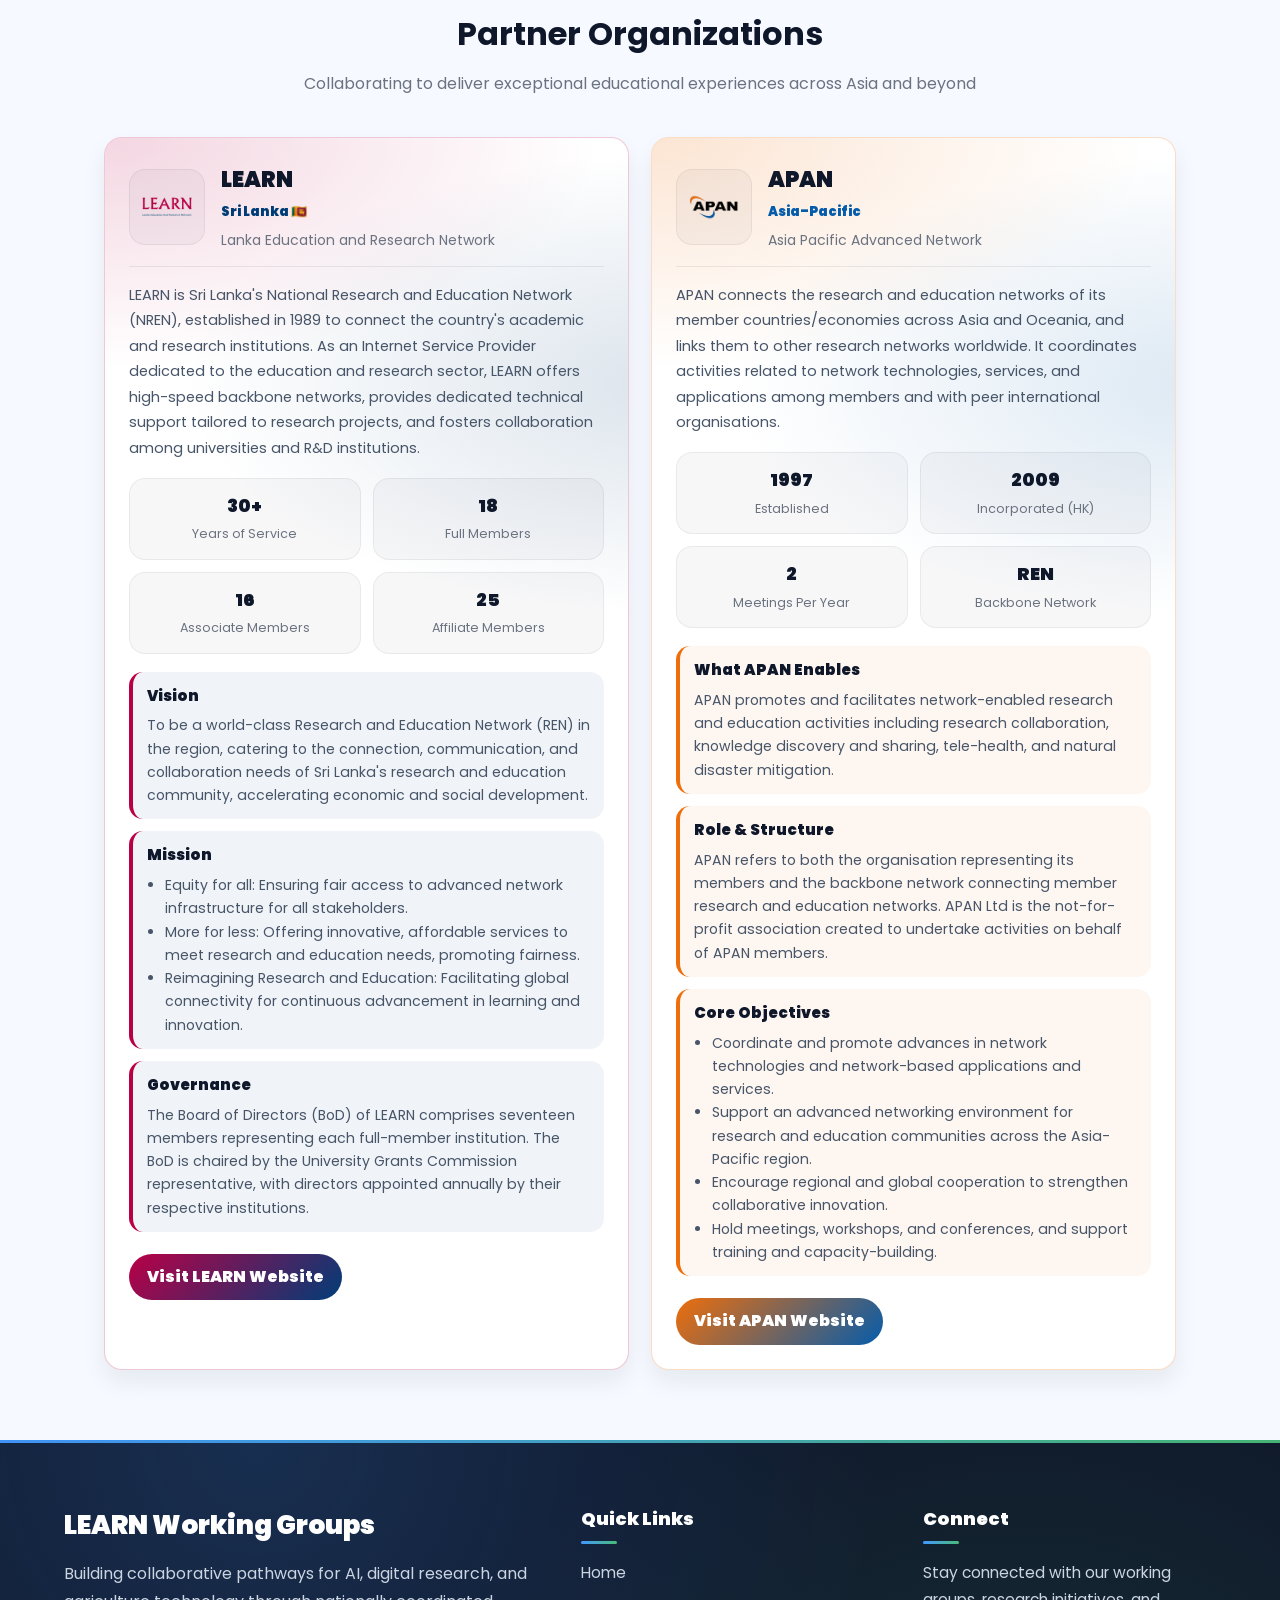
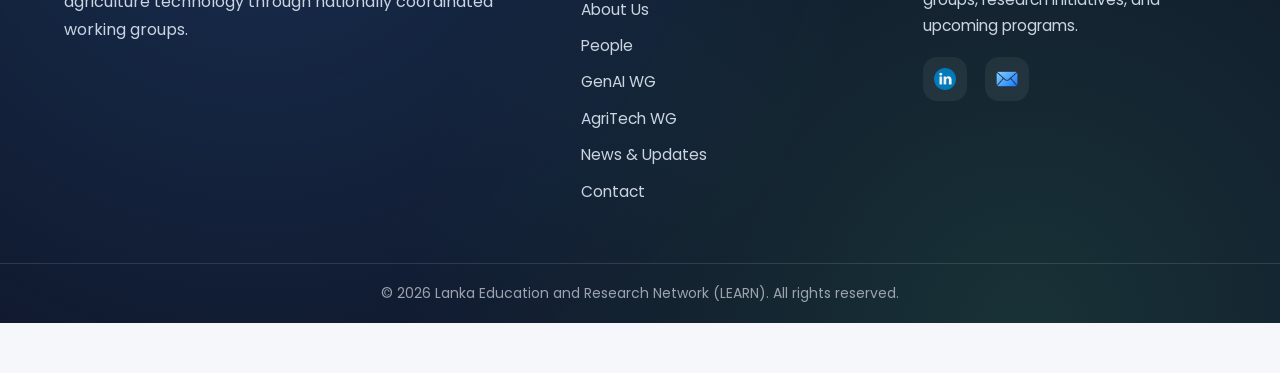
==== commit 5f8aa2e3: "frist commit" ====
--- a/pages/About.html
+++ b/pages/About.html
@@ -3,30 +3,63 @@
 <head>
   <meta charset="UTF-8" />
   <meta name="viewport" content="width=device-width, initial-scale=1.0" />
-  <title>About Us</title>
+  <title>About LEARN Working Groups</title>
 
   <link rel="preconnect" href="https://fonts.googleapis.com">
   <link rel="preconnect" href="https://fonts.gstatic.com" crossorigin>
   <link href="https://fonts.googleapis.com/css2?family=Poppins:wght@300;400;500;600;700;800&display=swap" rel="stylesheet">
 
   <link rel="stylesheet" href="../assets/css/pages/About.css" />
-  <link rel="icon" href="test logo.png" type="image/x-icon" />
+  <link rel="icon" type="image/png" href="../assets/images/icons/12favicon.png">
 </head>
 
 <body>
 
   <!-- Header -->
-<header class="navbar">
-  <div class="container">
-    <div class="logo">
-      <a class="brand" href="../index.html" aria-label="Working Groups Home">
-        <img src="../assets/images/brand/WorkingGroupLogo.png"
-             alt="LEARN Working Groups"
-             class="brand-logo">
-      </a>
-    </div>
-
-    <ul class="nav-menu" id="primaryNav">
+<!-- NAV (SAME AS INDEX) -->
+<header class="navbar" id="siteNav">
+  <div class="container nav-inner">
+
+    <!-- Logo -->
+    <a href="../index.html" class="brand" aria-label="Working Groups Home">
+      <img
+        src="../assets/images/brand/WorkingGroupLogo.png"
+        alt="Working Groups Logo"
+      />
+    </a>
+
+    <!-- Desktop Nav -->
+    <nav class="nav-wrap nav-desktop" aria-label="Primary">
+      <ul class="nav-menu nav-menu--desktop">
+        <li><a href="../index.html">Home</a></li>
+        <li><a href="About.html" class="active">About</a></li>
+        <li><a href="AgroTec WG.html">AgriTech WG</a></li>
+        <li><a href="GenAI WG.html">GenAI WG</a></li>
+        <li><a href="People.html">People</a></li>
+        <li><a href="news/news.html">News and Updates</a></li>
+        <li><a href="Contact.html">Contact</a></li>
+      </ul>
+    </nav>
+
+    <!-- Hamburger -->
+    <button
+      class="hamburger"
+      type="button"
+      aria-label="Open menu"
+      aria-controls="primaryNav"
+      aria-expanded="false"
+    >
+      <span></span><span></span><span></span>
+    </button>
+  </div>
+
+  <!-- Mobile Drawer -->
+  <nav class="nav-mobile" aria-label="Mobile Primary">
+    <ul class="nav-menu nav-menu--mobile" id="primaryNav">
+
+      <!-- CLOSE BUTTON -->
+      <button class="nav-close" aria-label="Close menu">&times;</button>
+
       <li><a href="../index.html">Home</a></li>
       <li><a href="About.html" class="active">About</a></li>
       <li><a href="AgroTec WG.html">AgriTech WG</a></li>
@@ -35,14 +68,10 @@
       <li><a href="news/news.html">News and Updates</a></li>
       <li><a href="Contact.html">Contact</a></li>
     </ul>
-
-    <!-- Overlay moved INSIDE .container, after the menu -->
-    <div class="nav-overlay" aria-hidden="true"></div>
-
-    <div class="hamburger" role="button" tabindex="0" aria-label="Open menu" aria-controls="primaryNav" aria-expanded="false">
-      <span></span><span></span><span></span>
-    </div>
-  </div>
+  </nav>
+
+  <!-- Overlay -->
+  <div class="nav-overlay" aria-hidden="true"></div>
 </header>
 
   <!-- HERO (CLEAN) -->
@@ -407,8 +436,8 @@
         </p>
 
         <div class="footer-social">
-          <a href="#" title="LinkedIn"><img src="assets/images/icons/linkedin.png" alt="LinkedIn"></a>
-          <a href="#" title="Email"><img src="assets/images/icons/mail.png" alt="Email"></a>
+          <a href="#" title="LinkedIn"><img src="../assets/images/icons/linkedin.png" alt="LinkedIn"></a>
+          <a href="#" title="Email"><img src="../assets/images/icons/mail.png" alt="Email"></a>
         </div>
       </div>
     </div>
--- a/assets/css/pages/About.css
+++ b/assets/css/pages/About.css
@@ -28,7 +28,22 @@
   --learn-blue:#003d77;
   --apan-orange:#ee6e0b;
   --apan-blue:#055cab;
-}
+
+    --text:#0f172a;
+  --muted:#475569;
+
+  --blue700:#0f3a8a;
+  --green600:#118a4e;
+
+  --shadow: 0 16px 40px rgba(15, 23, 42, 0.10);
+  --shadowSoft: 0 10px 24px rgba(15, 23, 42, 0.08);
+
+  --radius-xl: 26px;
+  --radius-md: 14px;
+  --max:1200px;
+}
+
+/* ===== NAV VARS (match index.css) ===== */
 
 /* =========================
    GLOBAL POLISH
@@ -72,184 +87,33 @@
   text-wrap: balance;
 }
 
+html {
+  background: #f6f7fb;
+}
+
+html::before{
+  content:"";
+  position: fixed;
+  inset: -30%;
+  z-index: -1;
+  pointer-events: none;
+
+  background:
+    radial-gradient(900px 600px at 18% 18%, rgba(15,58,138,0.18), transparent 62%),
+    radial-gradient(900px 600px at 82% 72%, rgba(17,138,78,0.14), transparent 62%),
+    radial-gradient(1100px 800px at 50% 105%, rgba(8,26,58,0.10), transparent 70%);
+
+  filter: blur(110px);
+  opacity: 0.55;
+}
+
 /* =========================
    NAVBAR
 ========================= */
 /* =========================
    NAVBAR (PREMIUM RAIL) – copied from index
 ========================= */
-.navbar {
-  position: sticky;
-  top: 0;
-  z-index: 1000;
-  isolation: isolate;
-  background:
-    radial-gradient(900px 280px at 14% 55%, rgba(177,31,42,0.05), transparent 72%),
-    radial-gradient(1100px 320px at 50% 40%, rgba(11,43,99,0.06), transparent 76%),
-    radial-gradient(900px 280px at 86% 55%, rgba(213,154,26,0.05), transparent 72%),
-    rgba(255,255,255,0.82);
-  backdrop-filter: blur(18px);
-  -webkit-backdrop-filter: blur(18px);
-  box-shadow: 0 12px 34px rgba(15,23,42,0.06);
-}
-
-.navbar::before {
-  content: "";
-  position: absolute;
-  inset: -40px -120px;
-  pointer-events: none;
-  z-index: -1;
-  background:
-    radial-gradient(520px 220px at 16% 55%, rgba(177,31,42,0.04), transparent 75%),
-    radial-gradient(620px 260px at 52% 40%, rgba(11,43,99,0.05), transparent 78%),
-    radial-gradient(520px 220px at 86% 55%, rgba(213,154,26,0.04), transparent 75%);
-  filter: blur(28px);
-  opacity: 0.7;
-}
-
-.navbar::after {
-  content: "";
-  position: absolute;
-  left: 0; right: 0; bottom: -1px;
-  height: 1px;
-  background: rgba(15,23,42,0.05);
-  pointer-events: none;
-}
-
-.navbar .container {
-  width: min(100%, 1500px);
-  margin: 0 auto;
-  height: 76px;
-  padding: 0 clamp(16px, 2.6vw, 36px);
-  display: grid;
-  grid-template-columns: auto 1fr auto;
-  align-items: center;
-  column-gap: 18px;
-}
-
-.logo {
-  display: flex;
-  align-items: center;
-}
-
-.brand-logo {
-  height: 52px;
-  width: auto;
-  display: block;
-  transition: transform .25s ease, filter .25s ease;
-}
-
-.nav-menu {
-  margin: 0;
-  padding: 0;
-  list-style: none;
-}
-.nav-menu li { margin: 0; padding: 0; }
-
-.hamburger {
-  display: none;
-  flex-direction: column;
-  cursor: pointer;
-  gap: 6px;
-  justify-self: end;
-}
-.hamburger span {
-  width: 26px;
-  height: 3px;
-  border-radius: 999px;
-  background: #0f172a;
-  transition: all .28s ease;
-}
-
-.nav-overlay { display: none; }
-
-/* Desktop */
-@media (min-width: 769px) {
-  .nav-menu {
-    justify-self: end;
-    display: flex;
-    align-items: center;
-    gap: 26px;
-    padding: 12px 24px;
-    border-radius: 999px;
-    width: fit-content;
-    background: rgba(255,255,255,0.60);
-    border: 1px solid rgba(15,23,42,0.06);
-    backdrop-filter: blur(18px);
-    -webkit-backdrop-filter: blur(18px);
-    box-shadow: 0 20px 50px rgba(15,23,42,0.08), inset 0 2px 0 rgba(255,255,255,0.80);
-    isolation: isolate;
-    transform: translateY(0.75px);
-    position: relative;
-  }
-  .nav-menu::before {
-    content: "";
-    position: absolute;
-    inset: -1px;
-    border-radius: 999px;
-    padding: 1px;
-    background: linear-gradient(90deg, rgba(177,31,42,0.35), rgba(11,43,99,0.35), rgba(213,154,26,0.35));
-    -webkit-mask: linear-gradient(#000 0 0) content-box, linear-gradient(#000 0 0);
-    -webkit-mask-composite: xor;
-    mask-composite: exclude;
-    pointer-events: none;
-    opacity: .7;
-  }
-  .nav-menu::after {
-    content: "";
-    position: absolute;
-    inset: -70% -20%;
-    border-radius: 999px;
-    background:
-      radial-gradient(260px 140px at 18% 55%, rgba(177,31,42,0.06), transparent 70%),
-      radial-gradient(320px 170px at 56% 40%, rgba(11,43,99,0.07), transparent 72%),
-      radial-gradient(260px 140px at 84% 55%, rgba(213,154,26,0.06), transparent 70%);
-    filter: blur(22px);
-    opacity: 0.6;
-    pointer-events: none;
-    z-index: 0;
-  }
-  .nav-menu a {
-    position: relative;
-    z-index: 1;
-    text-decoration: none;
-    font-weight: 850;
-    font-size: 14.2px;
-    letter-spacing: 0.02em;
-    color: rgba(15,23,42,0.88);
-    padding: 10px 6px;
-    line-height: 1;
-    opacity: 0.92;
-    transition: transform .18s ease, color .18s ease, opacity .18s ease;
-  }
-  .nav-menu a:hover {
-    color: rgba(15,23,42,1);
-    transform: translateY(-1px);
-    opacity: 1;
-  }
-  .nav-menu a.active {
-    color: rgba(15,23,42,1);
-    opacity: 1;
-  }
-  .nav-menu a.active::before {
-    content: "";
-    position: absolute;
-    left: -12px;
-    right: -12px;
-    top: 50%;
-    transform: translateY(-50%);
-    height: 36px;
-    border-radius: 999px;
-    background:
-      radial-gradient(120px 60px at 30% 50%, rgba(11,43,99,0.12), transparent 75%),
-      radial-gradient(120px 60px at 70% 50%, rgba(213,154,26,0.10), transparent 78%),
-      rgba(255,255,255,0.65);
-    border: 1px solid rgba(15,23,42,0.06);
-    box-shadow: 0 14px 28px rgba(15,23,42,0.08), inset 0 1px 0 rgba(255,255,255,0.85);
-    z-index: -1;
-  }
-  .nav-menu a.active::after { display: none; }
-}
+
 
 /* Ensure overlay covers whole viewport when inside .container */
 .nav-overlay {
@@ -334,12 +198,17 @@
 ========================= */
 .about-hero{
   position: relative;
-  padding: 64px 0 56px;
+
+  padding: 199px 0 56px; /* 64 + 50 navbar offset */
+  margin-top: -50px;     /* pull background up */
+
   overflow: hidden;
+
   background:
     radial-gradient(900px 420px at 18% 12%, rgba(66,153,255,0.18), transparent 60%),
     radial-gradient(820px 380px at 82% 22%, rgba(72,187,120,0.14), transparent 55%),
     linear-gradient(180deg, #ffffff 0%, #f5f9ff 70%, rgba(245,249,255,0.0) 100%);
+
   border-bottom: 1px solid rgba(15,23,42,0.06);
 }
 .about-hero::after{
@@ -1147,3 +1016,463 @@
 
 
 
+/* =========================================================
+   NAVBAR (COPIED FROM INDEX) — PASTE AT BOTTOM OF About.css
+========================================================= */
+
+/* =========================
+   NAVBAR – Premium + Matches Site (from index.css)
+========================= */
+
+.navbar{
+  position: fixed;
+  top: 0;
+  left: 0;
+  width: 100%;
+  z-index: 1000;
+  padding: 14px 0;
+  background: transparent;
+}
+
+.nav-inner{
+  display: flex;
+  align-items: center;
+  justify-content: space-between;
+  gap: 18px;
+
+  padding: 12px 16px;
+  border-radius: var(--radius-xl);
+
+  background: rgba(255,255,255,0.78);
+  backdrop-filter: blur(14px);
+  -webkit-backdrop-filter: blur(14px);
+
+  border: 1px solid rgba(15,23,42,0.08);
+  box-shadow: var(--shadowSoft);
+
+  transition: box-shadow .25s ease, background .25s ease, transform .25s ease;
+}
+
+.navbar.is-scrolled .nav-inner{
+  background: rgba(255,255,255,0.88);
+  box-shadow: var(--shadow);
+}
+
+.brand{
+  display: inline-flex;
+  align-items: center;
+  padding: 6px 8px;
+  border-radius: var(--radius-md);
+  text-decoration: none;
+  transition: background .18s ease, transform .18s ease;
+}
+.brand:hover{
+  background: rgba(15,23,42,0.04);
+  transform: translateY(-1px);
+}
+.brand img{
+  height: 46px;
+  width: auto;
+  display: block;
+  border-radius: 12px;
+}
+
+.nav-wrap{display:flex; align-items:center;}
+
+.nav-menu{
+  display:flex;
+  align-items:center;
+  gap: 10px;
+  list-style:none;
+  margin: 0;
+  padding: 6px;
+
+  border-radius: 999px;
+  background: rgba(15,23,42,0.03);
+  border: 1px solid rgba(15,23,42,0.06);
+}
+
+.nav-menu a{
+  position: relative;
+  display: inline-flex;
+  align-items: center;
+
+  text-decoration:none;
+  color: var(--text);
+  font-weight: 800;
+  font-size: 14px;
+  letter-spacing: 0.1px;
+
+  padding: 10px 12px;
+  border-radius: 999px;
+
+  opacity: 0.92;
+  transition: background .18s ease, transform .18s ease, opacity .18s ease, color .18s ease;
+}
+
+.nav-menu a:hover{
+  opacity: 1;
+  background: rgba(15,23,42,0.05);
+  transform: translateY(-1px);
+  color: var(--blue700);
+}
+
+.nav-menu a.active{
+  opacity: 1;
+  color: var(--blue700);
+  background: rgba(15,58,138,0.10);
+  border: 1px solid rgba(15,58,138,0.14);
+}
+
+.nav-menu a.active::after{
+  content:"";
+  position:absolute;
+  left: 14px;
+  right: 14px;
+  bottom: 6px;
+  height: 2px;
+  border-radius: 999px;
+  background: linear-gradient(90deg, rgba(15,58,138,0.85), rgba(17,138,78,0.85));
+  opacity: 0.9;
+}
+
+.hamburger{
+  display:none;
+  flex-direction: column;
+  gap: 6px;
+  cursor: pointer;
+
+  border: 0;
+  background: transparent;
+  padding: 10px;
+  border-radius: var(--radius-md);
+}
+.hamburger:hover{background: rgba(15,23,42,0.04);}
+.hamburger span{
+  width: 26px;
+  height: 3px;
+  border-radius: 999px;
+  background: var(--text);
+  transition: transform .28s ease, opacity .28s ease;
+}
+
+/* MOBILE NAV */
+.nav-mobile { display: none; }
+
+@media (max-width: 768px){
+
+  .nav-close{
+    position: absolute;
+    top: 22px;
+    right: 22px;
+
+    font-size: 28px;
+    font-weight: 600;
+
+    background: none;
+    border: none;
+    cursor: pointer;
+
+    color: #0f172a;
+
+    width: 42px;
+    height: 42px;
+    border-radius: 12px;
+
+    display: flex;
+    align-items: center;
+    justify-content: center;
+
+    transition: background 0.2s ease, transform 0.2s ease;
+  }
+
+  .nav-close:hover{
+    background: rgba(15,23,42,0.06);
+    transform: rotate(90deg);
+  }
+
+  .nav-desktop { display: none; }
+  .nav-mobile { display: block; }
+
+  .hamburger{
+    display:flex;
+    z-index: 3000;
+  }
+
+  .nav-menu--mobile{
+    position: fixed;
+    top: 0;
+    right: 0;
+    bottom: 0;
+
+    width: min(320px, 85vw);
+    margin: 0;
+    padding: 92px 22px 22px;
+    gap: 12px;
+
+    display: flex;
+    flex-direction: column;
+    align-items: flex-start;
+
+    background: rgba(255,255,255,0.98);
+    backdrop-filter: blur(14px);
+    -webkit-backdrop-filter: blur(14px);
+
+    border: 0;
+    border-radius: 0;
+
+    transform: translate3d(100%, 0, 0);
+    visibility: hidden;
+    pointer-events: none;
+
+    transition: transform 0.35s ease, visibility 0.35s ease;
+    z-index: 2000;
+
+    overflow-y: auto;
+    overscroll-behavior: contain;
+
+    box-shadow: -22px 0 60px rgba(0,0,0,0.18);
+  }
+
+  .nav-menu--mobile.active{
+    transform: translate3d(0, 0, 0);
+    visibility: visible;
+    pointer-events: auto;
+  }
+
+  .nav-menu--mobile li{
+    width: 100%;
+    list-style: none;
+  }
+
+  .nav-menu--mobile a{
+    display: flex;
+    align-items: center;
+
+    width: 100%;
+    padding: 18px 6px;
+
+    font-size: 17px;
+    font-weight: 700;
+    letter-spacing: 0.3px;
+
+    color: var(--text);
+    text-decoration: none;
+
+    border-radius: 0;
+    background: transparent;
+    border: none;
+
+    position: relative;
+
+    transition: color 0.25s ease, padding-left 0.25s ease;
+  }
+
+  .nav-menu--mobile li:not(:last-child){
+    border-bottom: 1px solid rgba(15,23,42,0.08);
+  }
+
+  .nav-menu--mobile a:hover{
+    color: var(--blue700);
+    padding-left: 14px;
+  }
+
+  .nav-menu--mobile a.active{
+    color: var(--blue700);
+    font-weight: 800;
+  }
+
+  .nav-menu--mobile a.active::before{
+    content: "";
+    position: absolute;
+    left: -22px;
+    top: 50%;
+    transform: translateY(-50%);
+    width: 4px;
+    height: 26px;
+    border-radius: 4px;
+    background: linear-gradient(180deg, var(--blue700), var(--green600));
+  }
+
+  .nav-overlay{
+    display:block;
+    position: fixed;
+    inset: 0;
+    background: rgba(15, 23, 42, 0.38);
+    opacity: 0;
+    pointer-events: none;
+    transition: opacity 0.25s ease;
+    z-index: 1500;
+  }
+  .nav-overlay.active{
+    opacity: 1;
+    pointer-events: auto;
+  }
+}
+/* mobile nav wrapper */
+.nav-mobile { display: none; }
+
+/* =========================================================
+   MOBILE NAV — Drawer + Overlay (SAME AS INDEX)
+========================================================= */
+@media (max-width: 768px){
+
+  /* hide desktop nav on mobile */
+  .nav-desktop { display: none; }
+  .nav-mobile { display: block; }
+
+  .hamburger{
+    display:flex;
+    z-index: 3000;
+  }
+
+  /* close button */
+  .nav-close{
+    position: absolute;
+    top: 22px;
+    right: 22px;
+
+    font-size: 28px;
+    font-weight: 600;
+
+    background: none;
+    border: none;
+    cursor: pointer;
+
+    color: #0f172a;
+
+    width: 42px;
+    height: 42px;
+    border-radius: 12px;
+
+    display: flex;
+    align-items: center;
+    justify-content: center;
+
+    transition: background 0.2s ease, transform 0.2s ease;
+  }
+
+  .nav-close:hover{
+    background: rgba(15,23,42,0.06);
+    transform: rotate(90deg);
+  }
+
+  /* drawer pinned to page border */
+  .nav-menu--mobile{
+    position: fixed;
+    top: 0;
+    right: 0;
+    bottom: 0;
+    left: auto;
+
+    width: min(320px, 85vw);
+    margin: 0;
+    padding: 92px 22px 22px;
+    gap: 12px;
+
+    display: flex;
+    flex-direction: column;
+    align-items: flex-start;
+
+    background: rgba(255,255,255,0.98);
+    backdrop-filter: blur(14px);
+    -webkit-backdrop-filter: blur(14px);
+
+    border: 0;
+    border-radius: 0;
+
+    transform: translate3d(100%, 0, 0);
+    visibility: hidden;
+    pointer-events: none;
+
+    transition: transform 0.35s ease, visibility 0.35s ease;
+    z-index: 2000;
+
+    overflow-y: auto;
+    overscroll-behavior: contain;
+
+    box-shadow: -22px 0 60px rgba(0,0,0,0.18);
+  }
+
+  .nav-menu--mobile.active{
+    transform: translate3d(0, 0, 0);
+    visibility: visible;
+    pointer-events: auto;
+  }
+
+  /* mobile list items */
+  .nav-menu--mobile li{
+    width: 100%;
+    list-style: none;
+  }
+
+  /* mobile links */
+  .nav-menu--mobile a{
+    display: flex;
+    align-items: center;
+
+    width: 100%;
+    padding: 18px 6px;
+
+    font-size: 17px;
+    font-weight: 700;
+    letter-spacing: 0.3px;
+
+    color: var(--text);
+    text-decoration: none;
+
+    border-radius: 0;
+    background: transparent;
+    border: none;
+
+    position: relative;
+
+    transition: color 0.25s ease, padding-left 0.25s ease;
+  }
+
+  /* divider */
+  .nav-menu--mobile li:not(:last-child){
+    border-bottom: 1px solid rgba(15,23,42,0.08);
+  }
+
+  /* hover */
+  .nav-menu--mobile a:hover{
+    color: var(--blue700);
+    padding-left: 14px;
+  }
+
+  /* active */
+  .nav-menu--mobile a.active{
+    color: var(--blue700);
+    font-weight: 800;
+  }
+
+  /* left indicator */
+  .nav-menu--mobile a.active::before{
+    content: "";
+    position: absolute;
+    left: -22px;
+    top: 50%;
+    transform: translateY(-50%);
+    width: 4px;
+    height: 26px;
+    border-radius: 4px;
+    background: linear-gradient(180deg, var(--blue700), var(--green600));
+  }
+
+  /* overlay */
+  .nav-overlay{
+    display:block;
+    position: fixed;
+    inset: 0;
+    background: rgba(15, 23, 42, 0.38);
+    opacity: 0;
+    pointer-events: none;
+    transition: opacity 0.25s ease;
+    z-index: 1500;
+  }
+  .nav-overlay.active{
+    opacity: 1;
+    pointer-events: auto;
+  }
+}
